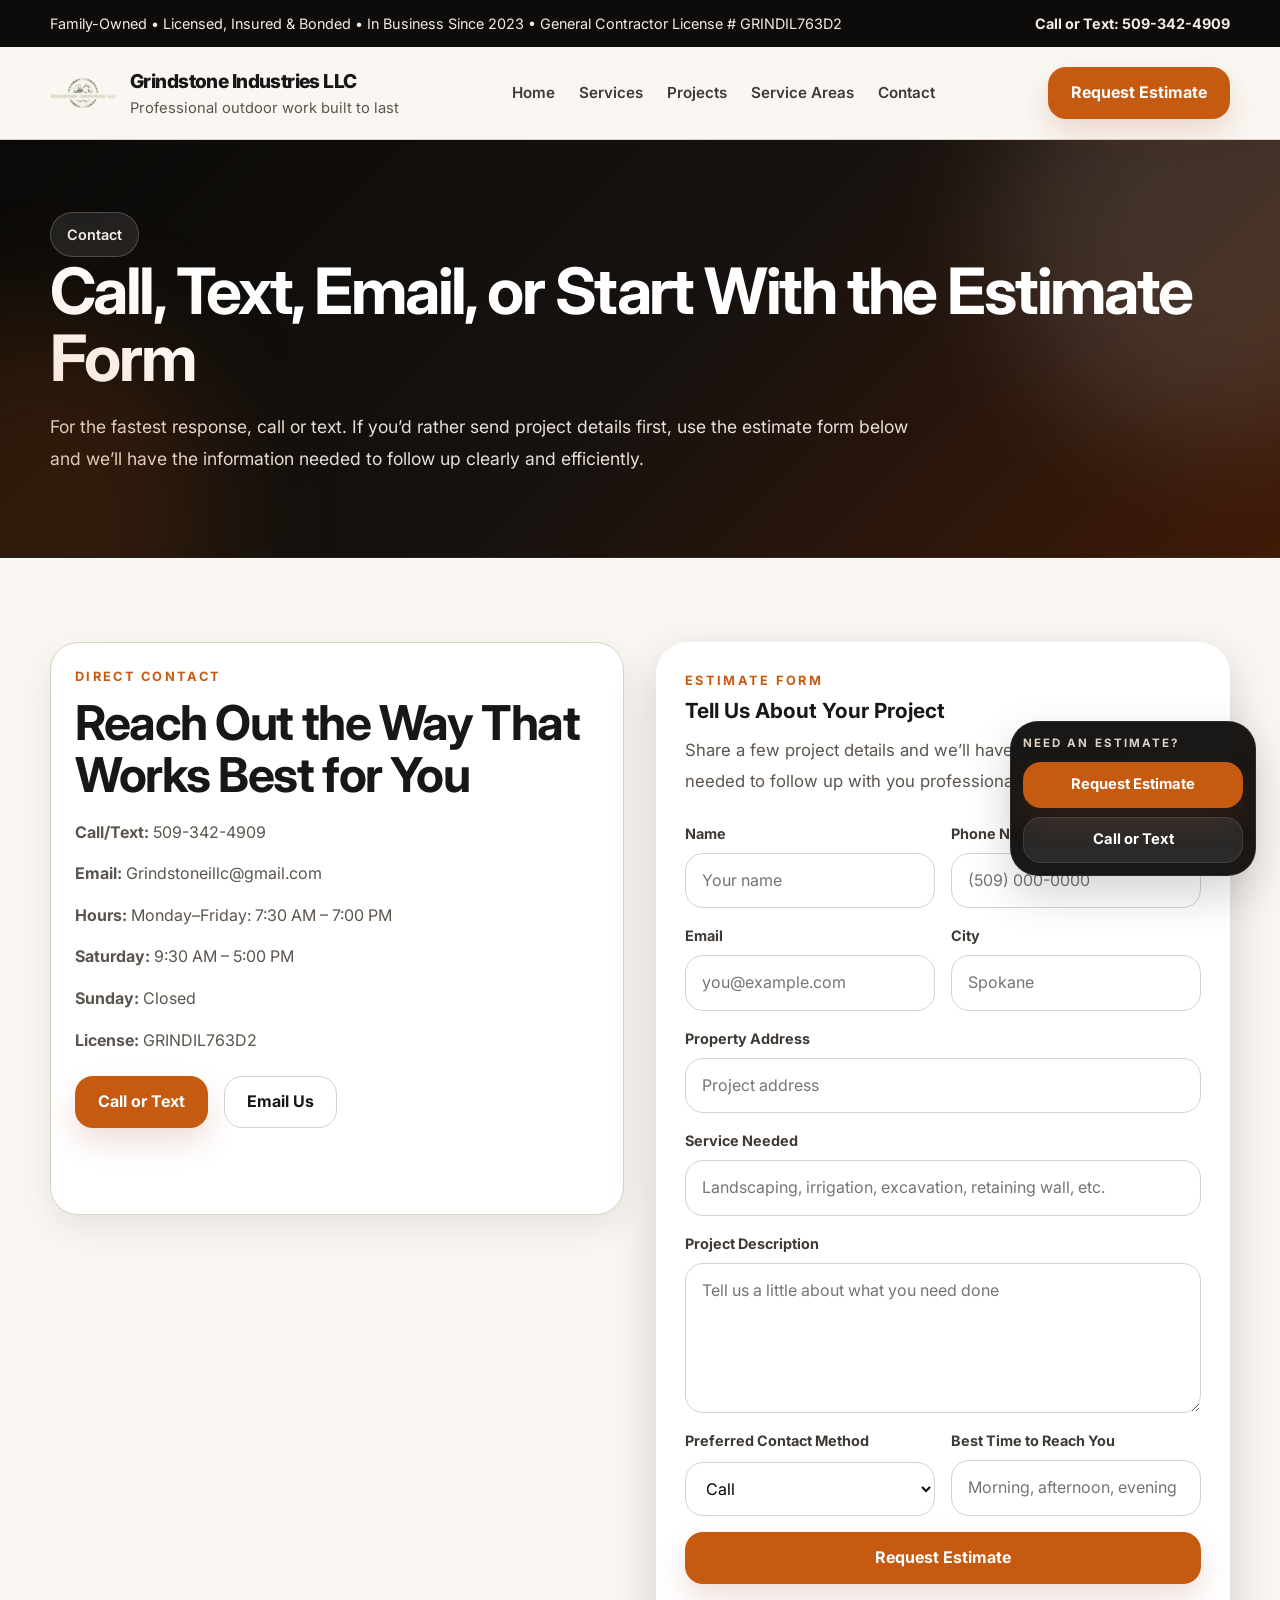
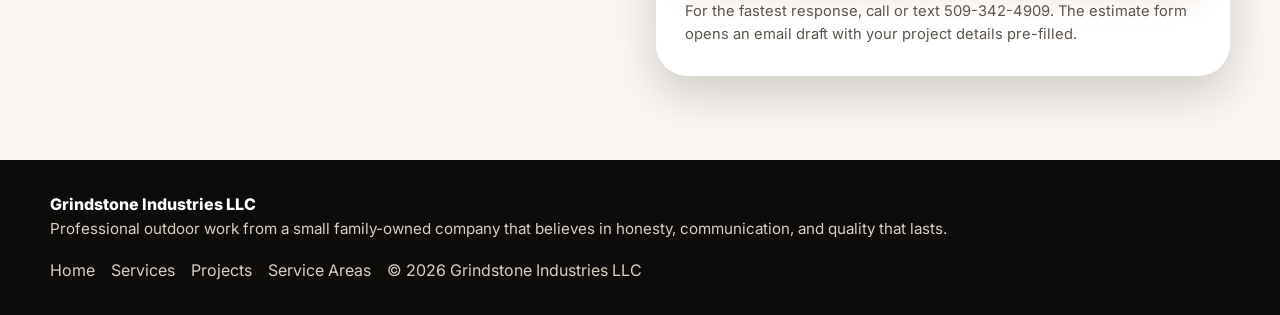
==== contact.html @ 0407face "Initial site upload" ====
<!DOCTYPE html>
<html lang="en">
<head>
  <meta charset="UTF-8" />
  <meta name="viewport" content="width=device-width, initial-scale=1.0" />
  <title>Contact Grindstone Industries | Request a Free Estimate</title>
  <meta name="description" content="Contact Grindstone Industries for landscaping, irrigation, hardscaping, excavation, lawn care, and property improvement work in Spokane and surrounding areas." />
  <link rel="canonical" href="https://grindstoneindustriesllc.com/contact.html" />
  <link rel="preconnect" href="https://fonts.googleapis.com"><link rel="preconnect" href="https://fonts.gstatic.com" crossorigin>
  <link href="https://fonts.googleapis.com/css2?family=Inter:wght@400;500;600;700;800&display=swap" rel="stylesheet">
  <link rel="stylesheet" href="styles.css" />
</head>
<body>
  <div class="topbar"><div class="container topbar-inner"><div class="service-note">Family-Owned • Licensed, Insured &amp; Bonded • In Business Since 2023 • General Contractor License # GRINDIL763D2</div><a href="tel:15093424909"><strong>Call or Text: 509-342-4909</strong></a></div></div>
  <header class="site-header"><div class="container navbar"><a class="brand" href="index.html"><img src="assets/images/branding/logo.png" alt="Grindstone Industries LLC logo" /><div><div class="brand-name">Grindstone Industries LLC</div><div class="brand-tag">Professional outdoor work built to last</div></div></a><nav class="nav-links" aria-label="Primary navigation"><a href="index.html">Home</a><a href="services.html">Services</a><a href="projects.html">Projects</a><a href="service-areas.html">Service Areas</a><a href="contact.html">Contact</a></nav><div class="nav-cta"><a class="btn btn-primary" href="#estimate-form">Request Estimate</a><button class="icon-button" type="button" data-menu-button aria-label="Toggle menu" aria-expanded="false">☰</button></div></div><div class="container mobile-panel" data-mobile-panel><a href="index.html">Home</a><a href="services.html">Services</a><a href="projects.html">Projects</a><a href="service-areas.html">Service Areas</a><a href="contact.html">Contact</a><a href="#estimate-form">Request Estimate</a></div></header>

  <main>
    <section class="hero" style="min-height:auto;">
      <div class="container hero-inner" style="grid-template-columns:1fr; padding:72px 0 82px;">
        <div class="hero-copy">
          <span class="eyebrow-pill">Contact</span>
          <h1>Call, Text, Email, or Start With the Estimate Form</h1>
          <p class="lead" style="margin-top:1.25rem; max-width: 860px;">For the fastest response, call or text. If you’d rather send project details first, use the estimate form below and we’ll have the information needed to follow up clearly and efficiently.</p>
        </div>
      </div>
    </section>

    <section class="section">
      <div class="container contact-grid">
        <div>
          <div class="contact-card" style="background:var(--card); color:var(--text); border-color:var(--line); box-shadow:var(--shadow);">
            <div class="section-label">Direct Contact</div>
            <h2 style="margin-top:0.6rem;">Reach Out the Way That Works Best for You</h2>
            <div class="contact-list" style="margin-top:1.2rem; color:var(--muted);">
              <div><strong>Call/Text:</strong> <a href="tel:15093424909">509-342-4909</a></div>
              <div><strong>Email:</strong> <a href="mailto:Grindstoneillc@gmail.com">Grindstoneillc@gmail.com</a></div>
              <div><strong>Hours:</strong> Monday–Friday: 7:30 AM – 7:00 PM</div>
              <div><strong>Saturday:</strong> 9:30 AM – 5:00 PM</div>
              <div><strong>Sunday:</strong> Closed</div>
              <div><strong>License:</strong> GRINDIL763D2</div>
            </div>
            <div class="button-row" style="margin-top:1.4rem;">
              <a class="btn btn-primary" href="tel:15093424909">Call or Text</a>
              <a class="btn btn-outline" href="mailto:Grindstoneillc@gmail.com">Email Us</a>
            </div>
            <div class="social-row">
              <a class="social-link" href="https://www.facebook.com/profile.php?id=61555760843806" target="_blank" rel="noopener">f</a>
              <a class="social-link" href="https://www.instagram.com/grindstoneindustriesllc/" target="_blank" rel="noopener">ig</a>
              <a class="social-link" href="https://twitter.com/GrindstoneLLC" target="_blank" rel="noopener">x</a>
            </div>
          </div>
        </div>

        <div class="form-shell" id="estimate-form">
          <div class="section-label">Estimate Form</div>
          <h3 style="margin-top:0.5rem;">Tell Us About Your Project</h3>
          <p class="body-lg" style="margin-top:0.7rem;">Share a few project details and we’ll have the information needed to follow up with you professionally and efficiently.</p>
          <form class="form-grid" data-estimate-form>
            <div class="form-field"><label for="name">Name</label><input id="name" name="name" type="text" placeholder="Your name" /></div>
            <div class="form-field"><label for="phone">Phone Number</label><input id="phone" name="phone" type="tel" placeholder="(509) 000-0000" /></div>
            <div class="form-field"><label for="email">Email</label><input id="email" name="email" type="email" placeholder="you@example.com" /></div>
            <div class="form-field"><label for="city">City</label><input id="city" name="city" type="text" placeholder="Spokane" /></div>
            <div class="form-field full"><label for="address">Property Address</label><input id="address" name="address" type="text" placeholder="Project address" /></div>
            <div class="form-field full"><label for="service">Service Needed</label><input id="service" name="service" type="text" placeholder="Landscaping, irrigation, excavation, retaining wall, etc." /></div>
            <div class="form-field full"><label for="description">Project Description</label><textarea id="description" name="description" placeholder="Tell us a little about what you need done"></textarea></div>
            <div class="form-field"><label for="contact_method">Preferred Contact Method</label><select id="contact_method" name="contact_method"><option>Call</option><option>Text</option><option>Email</option></select></div>
            <div class="form-field"><label for="reach_time">Best Time to Reach You</label><input id="reach_time" name="reach_time" type="text" placeholder="Morning, afternoon, evening" /></div>
            <div class="form-field full"><button class="btn btn-primary" type="submit">Request Estimate</button></div>
          </form>
          <div class="alert-success">Your email app should open with your estimate details pre-filled.</div>
          <div class="alert-error">Please enter your name, a phone or email, the service needed, and a short project description.</div>
          <p class="notice">For the fastest response, call or text 509-342-4909. The estimate form opens an email draft with your project details pre-filled.</p>
        </div>
      </div>
    </section>
  </main>

  <footer class="footer"><div class="container footer-inner"><div><div style="font-weight:800; color:#fff;">Grindstone Industries LLC</div><div class="small">Professional outdoor work from a small family-owned company that believes in honesty, communication, and quality that lasts.</div></div><div class="footer-links"><a href="index.html">Home</a><a href="services.html">Services</a><a href="projects.html">Projects</a><a href="service-areas.html">Service Areas</a><span>© <span data-year></span> Grindstone Industries LLC</span></div></div></footer>
  <div class="floating-cta"><div class="small-label">Need an estimate?</div><div style="display:grid; gap:0.55rem; min-width:220px;"><a class="btn btn-primary" href="#estimate-form">Request Estimate</a><a class="btn" style="background:rgba(255,255,255,0.08); border:1px solid rgba(255,255,255,0.1); color:#fff;" href="tel:15093424909">Call or Text</a></div></div>
  <div class="mobile-bottom-bar"><div class="mobile-bottom-inner"><a class="btn btn-primary" href="#estimate-form">Request Estimate</a><a class="btn" style="background:rgba(255,255,255,0.08); border:1px solid rgba(255,255,255,0.1); color:#fff;" href="tel:15093424909">Call or Text</a></div></div>
  <script src="script.js"></script>
</body>
</html>
---- styles.css ----
:root {
  --bg: #faf7f2;
  --bg-soft: #fffaf5;
  --card: #ffffff;
  --card-soft: #f7f1e8;
  --text: #171717;
  --muted: #5b554d;
  --line: #d8d2c8;
  --dark: #0e0c0a;
  --dark-2: #17120f;
  --orange: #c65a11;
  --orange-dark: #9a3412;
  --orange-soft: #f8e8db;
  --radius: 24px;
  --radius-sm: 16px;
  --shadow: 0 14px 35px rgba(17, 12, 10, 0.08);
  --shadow-lg: 0 18px 45px rgba(17, 12, 10, 0.18);
  --max: 1180px;
}

* { box-sizing: border-box; }
html { scroll-behavior: smooth; }
body {
  margin: 0;
  font-family: Inter, Arial, sans-serif;
  background: var(--bg);
  color: var(--text);
  line-height: 1.6;
}
a { color: inherit; text-decoration: none; }
img { max-width: 100%; display: block; }
button, input, textarea, select { font: inherit; }
.container { width: min(var(--max), calc(100% - 2rem)); margin: 0 auto; }
.section { padding: 84px 0; }
.section-tight { padding: 54px 0; }
.section-label {
  color: var(--orange);
  text-transform: uppercase;
  letter-spacing: 0.18em;
  font-weight: 700;
  font-size: 0.8rem;
}
.h1, h1 {
  margin: 0;
  font-size: clamp(2.5rem, 5vw, 4.6rem);
  line-height: 1.05;
  letter-spacing: -0.04em;
}
.h2, h2 {
  margin: 0;
  font-size: clamp(2rem, 3.8vw, 3rem);
  line-height: 1.08;
  letter-spacing: -0.03em;
}
.h3, h3 {
  margin: 0;
  font-size: 1.3rem;
  line-height: 1.2;
}
p { margin: 0; }
.lead {
  font-size: 1.1rem;
  line-height: 1.8;
  color: #e7dfd8;
}
.body-lg { font-size: 1.05rem; line-height: 1.85; color: var(--muted); }
.muted { color: var(--muted); }
.small { font-size: 0.95rem; }
.eyebrow-pill {
  display: inline-flex;
  border: 1px solid rgba(255,255,255,0.2);
  background: rgba(255,255,255,0.09);
  color: #f6efe8;
  border-radius: 999px;
  padding: 10px 16px;
  font-size: 0.9rem;
  font-weight: 600;
}
.topbar {
  background: var(--dark);
  color: #f2ece5;
  font-size: 0.9rem;
}
.topbar-inner {
  display: flex;
  align-items: center;
  justify-content: space-between;
  gap: 1rem;
  padding: 12px 0;
}
.topbar strong { font-weight: 700; }
.site-header {
  position: sticky;
  top: 0;
  z-index: 40;
  background: rgba(250, 247, 242, 0.94);
  border-bottom: 1px solid var(--line);
  backdrop-filter: blur(10px);
}
.navbar {
  display: flex;
  align-items: center;
  justify-content: space-between;
  gap: 1rem;
  min-height: 92px;
}
.brand {
  display: flex;
  align-items: center;
  gap: 14px;
}
.brand img {
  width: 66px;
  height: 66px;
  object-fit: contain;
}
.brand-name { font-weight: 800; font-size: 1.2rem; letter-spacing: -0.03em; }
.brand-tag { font-size: 0.92rem; color: var(--muted); }
.nav-links {
  display: flex;
  align-items: center;
  gap: 1.5rem;
  font-size: 0.95rem;
  font-weight: 600;
  color: #3f3a34;
}
.nav-links a:hover { color: var(--text); }
.nav-cta { display: flex; align-items: center; gap: 0.75rem; }
.btn {
  display: inline-flex;
  align-items: center;
  justify-content: center;
  gap: 0.5rem;
  min-height: 52px;
  padding: 0 22px;
  border-radius: 18px;
  border: 1px solid transparent;
  font-weight: 700;
  transition: 0.2s ease;
  cursor: pointer;
}
.btn-primary {
  background: var(--orange);
  color: #fff;
  box-shadow: 0 14px 30px rgba(154, 52, 18, 0.16);
}
.btn-primary:hover { background: var(--orange-dark); }
.btn-secondary {
  background: rgba(255,255,255,0.1);
  border-color: rgba(255,255,255,0.26);
  color: #fff;
}
.btn-secondary:hover { background: rgba(255,255,255,0.16); }
.btn-light {
  background: #fff;
  color: var(--text);
  box-shadow: var(--shadow);
}
.btn-light:hover { background: #fff6ef; }
.btn-outline {
  border-color: var(--line);
  background: var(--card);
  color: var(--text);
}
.btn-outline:hover { background: var(--orange-soft); }
.icon-button {
  display: none;
  width: 48px;
  height: 48px;
  border-radius: 14px;
  border: 1px solid var(--line);
  background: var(--card);
  align-items: center;
  justify-content: center;
}
.mobile-panel {
  display: none;
  padding-bottom: 1rem;
}
.mobile-panel.open { display: block; }
.mobile-panel a {
  display: block;
  padding: 12px 0;
  border-top: 1px solid var(--line);
  font-weight: 600;
}
.hero {
  position: relative;
  overflow: hidden;
  background: linear-gradient(135deg, #0b0a08 0%, #17120f 52%, #3f1a07 100%);
  color: #fff;
  border-bottom: 1px solid rgba(255,255,255,0.08);
}
.hero:before,
.hero:after {
  content: "";
  position: absolute;
  border-radius: 999px;
  filter: blur(60px);
}
.hero:before {
  width: 420px; height: 420px; right: -140px; top: -120px;
  background: rgba(255,255,255,0.12);
}
.hero:after {
  width: 380px; height: 380px; left: -160px; bottom: -140px;
  background: rgba(198, 90, 17, 0.17);
}
.hero-inner {
  position: relative;
  display: grid;
  gap: 3rem;
  grid-template-columns: 1.15fr 0.85fr;
  padding: 88px 0 96px;
}
.hero-copy .chips { margin-top: 1.4rem; }
.chips {
  display: flex;
  flex-wrap: wrap;
  gap: 0.7rem;
}
.chip {
  padding: 10px 14px;
  border-radius: 999px;
  border: 1px solid rgba(255,255,255,0.16);
  background: rgba(255,255,255,0.08);
  color: #f2ece5;
  font-size: 0.88rem;
  font-weight: 600;
}
.hero-actions, .button-row { display: flex; gap: 1rem; flex-wrap: wrap; }
.hero-panel {
  border-radius: 32px;
  border: 1px solid rgba(255,255,255,0.1);
  background: rgba(255,255,255,0.08);
  padding: 1.7rem;
  box-shadow: var(--shadow-lg);
  backdrop-filter: blur(10px);
}
.hero-panel h3 { font-size: 1.6rem; margin-top: 0.5rem; }
.hero-panel p { color: #e8dfd7; }
.panel-grid {
  display: grid;
  gap: 1rem;
  grid-template-columns: repeat(2, minmax(0, 1fr));
  margin-top: 1.5rem;
}
.panel-card {
  background: rgba(255,255,255,0.09);
  border-radius: 20px;
  padding: 1rem;
}
.panel-card.wide { grid-column: 1 / -1; }
.panel-card-title { font-weight: 700; }
.panel-card-text { margin-top: 0.4rem; font-size: 0.95rem; color: #ebdfd5; }
.trust-grid, .card-grid, .step-grid, .service-grid {
  display: grid;
  gap: 1.2rem;
}
.trust-grid { grid-template-columns: repeat(4, minmax(0, 1fr)); }
.service-grid { grid-template-columns: repeat(3, minmax(0, 1fr)); }
.step-grid { grid-template-columns: repeat(3, minmax(0, 1fr)); }
.card-grid { grid-template-columns: repeat(3, minmax(0, 1fr)); }
.card, .service-card, .step-card, .trust-card, .faq-card, .project-card, .review-card {
  background: var(--card);
  border: 1px solid var(--line);
  border-radius: var(--radius);
  box-shadow: var(--shadow);
}
.trust-card, .service-card, .step-card, .faq-card, .review-card { padding: 1.5rem; }
.service-card .service-icon,
.step-card .step-number,
.expectation-dot {
  width: 48px; height: 48px; border-radius: 16px;
  display: inline-flex; align-items: center; justify-content: center;
  background: var(--orange-soft); color: var(--orange-dark); font-weight: 800;
  margin-bottom: 1rem;
}
.service-card p, .step-card p, .trust-card p, .faq-card p, .review-card p { color: var(--muted); }
.highlight-band {
  background: var(--orange);
  color: #fff;
  border-radius: 32px;
  padding: 2rem;
  box-shadow: 0 16px 34px rgba(154, 52, 18, 0.18);
}
.highlight-band p { color: #fff4ec; }
.story-grid, .contact-grid, .service-area-grid, .why-grid { display: grid; gap: 2rem; }
.story-grid { grid-template-columns: 1.1fr 0.9fr; }
.why-grid { grid-template-columns: 0.95fr 1.05fr; }
.service-area-grid, .contact-grid { grid-template-columns: 1fr 1fr; }
.surface-soft {
  background: var(--card-soft);
  border-radius: 32px;
  padding: 1.5rem;
}
.expectation-grid { display: grid; gap: 1rem; grid-template-columns: repeat(2, minmax(0, 1fr)); margin-top: 1rem; }
.expectation-card { background: #fff; border-radius: 22px; padding: 1rem; border: 1px solid var(--line); }
.review-section {
  background: var(--dark-2);
  color: #fff;
}
.review-section .review-card {
  background: rgba(255,255,255,0.05);
  border-color: rgba(255,255,255,0.08);
  color: #fff;
}
.review-card p { color: #ddd2c7; }
.project-grid { display: grid; gap: 1.5rem; grid-template-columns: repeat(3, minmax(0, 1fr)); }
.project-card { overflow: hidden; }
.project-card img { width: 100%; height: 245px; object-fit: cover; }
.project-card-body { padding: 1.35rem; }
.project-location { color: var(--orange); font-weight: 700; letter-spacing: 0.12em; text-transform: uppercase; font-size: 0.78rem; }
.project-page-list { display: grid; gap: 2rem; }
.project-detail { background: var(--card); border: 1px solid var(--line); border-radius: 30px; overflow: hidden; box-shadow: var(--shadow); }
.project-detail-content { padding: 1.6rem; }
.before-after {
  display: grid; grid-template-columns: repeat(2, minmax(0, 1fr)); gap: 0;
}
.before-after figure { margin: 0; position: relative; }
.before-after img { width: 100%; height: 320px; object-fit: cover; }
.before-after figcaption {
  position: absolute; top: 14px; left: 14px; background: rgba(14,12,10,0.75); color: #fff;
  padding: 8px 12px; border-radius: 999px; font-size: 0.78rem; font-weight: 700; text-transform: uppercase; letter-spacing: 0.12em;
}
.tag-list { display: flex; flex-wrap: wrap; gap: 0.65rem; margin-top: 1.2rem; }
.tag {
  background: var(--orange-soft);
  color: var(--orange-dark);
  border-radius: 999px;
  padding: 10px 14px;
  font-size: 0.85rem;
  font-weight: 700;
}
.faq-stack, .hours-list, .contact-list { display: grid; gap: 1rem; }
.contact-card {
  background: rgba(255,255,255,0.06);
  border: 1px solid rgba(255,255,255,0.1);
  border-radius: 28px;
  padding: 1.5rem;
}
.contact-card p, .contact-card li { color: #ebdfd5; }
.form-shell {
  background: rgba(255,255,255,0.96);
  border: 1px solid rgba(255,255,255,0.12);
  border-radius: 32px;
  box-shadow: var(--shadow-lg);
  padding: 1.75rem;
  color: var(--text);
}
.form-grid {
  display: grid;
  grid-template-columns: repeat(2, minmax(0, 1fr));
  gap: 1rem;
  margin-top: 1.5rem;
}
.form-field { display: grid; gap: 0.5rem; }
.form-field.full { grid-column: 1 / -1; }
label { font-size: 0.9rem; font-weight: 700; color: #403a34; }
input, textarea, select {
  width: 100%;
  border: 1px solid var(--line);
  border-radius: 18px;
  background: #fff;
  padding: 14px 16px;
  outline: none;
}
input:focus, textarea:focus, select:focus { border-color: var(--orange); }
textarea { min-height: 150px; resize: vertical; }
.notice {
  margin-top: 1rem;
  color: var(--muted);
  font-size: 0.92rem;
}
.footer {
  background: var(--dark);
  color: #d7cec3;
  padding: 2rem 0;
}
.footer-inner {
  display: flex; align-items: center; justify-content: space-between; gap: 1rem; flex-wrap: wrap;
}
.footer-links { display: flex; gap: 1rem; flex-wrap: wrap; }
.social-row { display: flex; gap: 0.75rem; flex-wrap: wrap; margin-top: 1rem; }
.social-link {
  display: inline-flex; align-items: center; justify-content: center;
  min-width: 46px; min-height: 46px;
  border-radius: 14px; background: rgba(255,255,255,0.08); color: #fff;
  border: 1px solid rgba(255,255,255,0.08); font-weight: 800;
}
.social-link:hover { background: rgba(255,255,255,0.14); }
.floating-cta {
  position: fixed; right: 24px; bottom: 24px; z-index: 60;
  background: rgba(14, 12, 10, 0.95);
  border: 1px solid rgba(255,255,255,0.08);
  border-radius: 28px;
  padding: 12px;
  color: #fff;
  box-shadow: var(--shadow-lg);
  backdrop-filter: blur(10px);
}
.floating-cta .small-label { color: #ddd0c5; margin-bottom: 0.6rem; font-size: 0.72rem; text-transform: uppercase; letter-spacing: 0.18em; font-weight: 700; }
.floating-cta .btn { width: 100%; min-height: 46px; font-size: 0.92rem; }
.mobile-bottom-bar {
  display: none;
  position: fixed; inset-inline: 0; bottom: 0; z-index: 70;
  background: rgba(14,12,10,0.96); border-top: 1px solid rgba(255,255,255,0.08); padding: 12px;
}
.mobile-bottom-inner { display: flex; gap: 0.75rem; max-width: 520px; margin: 0 auto; }
.hero-logo-wrap { display:none; }
.value-list { list-style: none; padding: 0; margin: 1rem 0 0; display: grid; gap: 0.8rem; }
.value-list li { padding-left: 1.4rem; position: relative; color: var(--muted); }
.value-list li::before { content: "•"; color: var(--orange); position: absolute; left: 0; font-weight: 900; }
.hero-metric-row { display:flex; gap: 1rem; flex-wrap:wrap; margin-top:1.4rem; }
.metric-pill { background:#fff; color:var(--text); padding:12px 16px; border-radius:18px; border:1px solid var(--line); box-shadow: var(--shadow); font-size:0.95rem; font-weight:700; }
.alert-success, .alert-error {
  display:none; margin-top:1rem; padding: 12px 14px; border-radius: 14px; font-weight: 600;
}
.alert-success { background:#ecfdf3; color:#166534; border:1px solid #bbf7d0; }
.alert-error { background:#fff1f2; color:#b91c1c; border:1px solid #fecdd3; }

@media (max-width: 1100px) {
  .hero-inner,
  .story-grid,
  .why-grid,
  .service-area-grid,
  .contact-grid { grid-template-columns: 1fr; }
  .service-grid, .project-grid, .card-grid, .step-grid { grid-template-columns: repeat(2, minmax(0, 1fr)); }
  .trust-grid { grid-template-columns: repeat(2, minmax(0, 1fr)); }
}
@media (max-width: 860px) {
  .nav-links, .nav-cta .btn, .topbar-inner .service-note { display: none; }
  .icon-button { display: inline-flex; }
  .service-grid, .project-grid, .card-grid, .step-grid, .trust-grid, .form-grid, .expectation-grid, .panel-grid, .before-after {
    grid-template-columns: 1fr;
  }
  .hero-inner { padding: 76px 0 88px; }
  .hero-actions, .button-row { flex-direction: column; align-items: stretch; }
  .floating-cta { display: none; }
  .mobile-bottom-bar { display: block; }
  body { padding-bottom: 90px; }
  .navbar { min-height: 82px; }
  .brand img { width: 54px; height: 54px; }
}
@media (max-width: 640px) {
  .container { width: min(var(--max), calc(100% - 1.2rem)); }
  .section { padding: 70px 0; }
  .section-tight { padding: 44px 0; }
  .topbar-inner { align-items: flex-start; }
  .brand { align-items: flex-start; }
  .brand-name { font-size: 1.05rem; }
  .brand-tag { font-size: 0.84rem; }
  .project-card img, .before-after img { height: 250px; }
  .hero-panel { padding: 1.2rem; }
  .btn { width: 100%; }
}
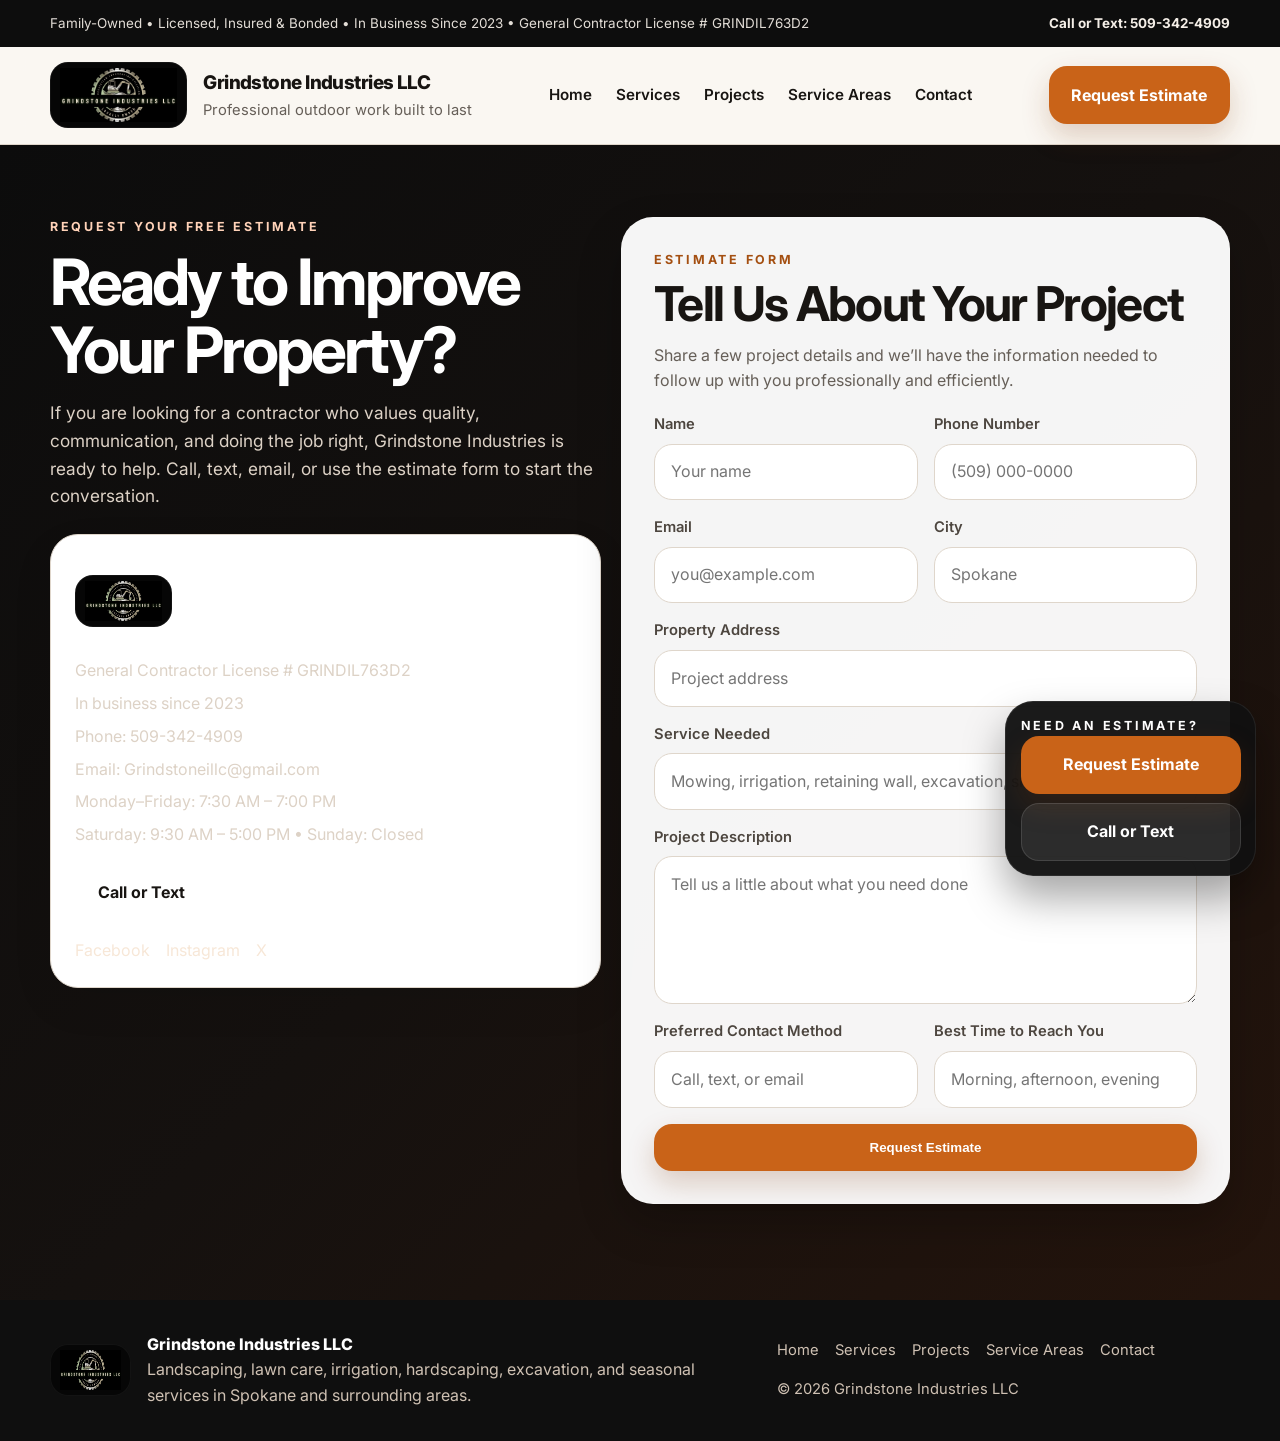
==== commit 523e10ba: "Refined site update" ====
--- a/contact.html
+++ b/contact.html
@@ -3,81 +3,139 @@
 <head>
   <meta charset="UTF-8" />
   <meta name="viewport" content="width=device-width, initial-scale=1.0" />
-  <title>Contact Grindstone Industries | Request a Free Estimate</title>
-  <meta name="description" content="Contact Grindstone Industries for landscaping, irrigation, hardscaping, excavation, lawn care, and property improvement work in Spokane and surrounding areas." />
+  <title>Contact & Request Estimate | Grindstone Industries LLC</title>
+  <meta name="description" content="Call, text, email, or request an estimate for landscaping, lawn care, irrigation, retaining walls, excavation, seasonal cleanups, snow removal, and Christmas lights." />
   <link rel="canonical" href="https://grindstoneindustriesllc.com/contact.html" />
-  <link rel="preconnect" href="https://fonts.googleapis.com"><link rel="preconnect" href="https://fonts.gstatic.com" crossorigin>
-  <link href="https://fonts.googleapis.com/css2?family=Inter:wght@400;500;600;700;800&display=swap" rel="stylesheet">
+  <meta name="theme-color" content="#111111" />
+  <meta property="og:title" content="Contact & Request Estimate | Grindstone Industries LLC" />
+  <meta property="og:description" content="Call, text, email, or request an estimate for landscaping, lawn care, irrigation, retaining walls, excavation, seasonal cleanups, snow removal, and Christmas lights." />
+  <meta property="og:type" content="website" />
+  <meta property="og:url" content="https://grindstoneindustriesllc.com/contact.html" />
+  <meta property="og:image" content="https://grindstoneindustriesllc.com/assets/images/branding/logo-black.jpg" />
+  <meta name="twitter:card" content="summary_large_image" />
+  <link rel="preconnect" href="https://fonts.googleapis.com" />
+  <link rel="preconnect" href="https://fonts.gstatic.com" crossorigin />
+  <link href="https://fonts.googleapis.com/css2?family=Inter:wght@400;500;600;700;800&display=swap" rel="stylesheet" />
   <link rel="stylesheet" href="styles.css" />
+  
 </head>
 <body>
-  <div class="topbar"><div class="container topbar-inner"><div class="service-note">Family-Owned • Licensed, Insured &amp; Bonded • In Business Since 2023 • General Contractor License # GRINDIL763D2</div><a href="tel:15093424909"><strong>Call or Text: 509-342-4909</strong></a></div></div>
-  <header class="site-header"><div class="container navbar"><a class="brand" href="index.html"><img src="assets/images/branding/logo.png" alt="Grindstone Industries LLC logo" /><div><div class="brand-name">Grindstone Industries LLC</div><div class="brand-tag">Professional outdoor work built to last</div></div></a><nav class="nav-links" aria-label="Primary navigation"><a href="index.html">Home</a><a href="services.html">Services</a><a href="projects.html">Projects</a><a href="service-areas.html">Service Areas</a><a href="contact.html">Contact</a></nav><div class="nav-cta"><a class="btn btn-primary" href="#estimate-form">Request Estimate</a><button class="icon-button" type="button" data-menu-button aria-label="Toggle menu" aria-expanded="false">☰</button></div></div><div class="container mobile-panel" data-mobile-panel><a href="index.html">Home</a><a href="services.html">Services</a><a href="projects.html">Projects</a><a href="service-areas.html">Service Areas</a><a href="contact.html">Contact</a><a href="#estimate-form">Request Estimate</a></div></header>
+  <div class="topbar">
+    <div class="container topbar-inner">
+      <div class="service-note">Family-Owned • Licensed, Insured &amp; Bonded • In Business Since 2023 • General Contractor License # GRINDIL763D2</div>
+      <a href="tel:15093424909"><strong>Call or Text: 509-342-4909</strong></a>
+    </div>
+  </div>
 
-  <main>
-    <section class="hero" style="min-height:auto;">
-      <div class="container hero-inner" style="grid-template-columns:1fr; padding:72px 0 82px;">
-        <div class="hero-copy">
-          <span class="eyebrow-pill">Contact</span>
-          <h1>Call, Text, Email, or Start With the Estimate Form</h1>
-          <p class="lead" style="margin-top:1.25rem; max-width: 860px;">For the fastest response, call or text. If you’d rather send project details first, use the estimate form below and we’ll have the information needed to follow up clearly and efficiently.</p>
+  <header class="site-header">
+    <div class="container navbar">
+      <a class="brand" href="index.html" aria-label="Grindstone Industries home">
+        <span class="brand-logo-wrap"><img src="assets/images/branding/logo-black.jpg" alt="Grindstone Industries LLC logo" /></span>
+        <div>
+          <div class="brand-name">Grindstone Industries LLC</div>
+          <div class="brand-tag">Professional outdoor work built to last</div>
+        </div>
+      </a>
+
+      <nav class="nav-links" aria-label="Primary navigation">
+        <a href="index.html">Home</a>
+        <a href="services.html">Services</a>
+        <a href="projects.html">Projects</a>
+        <a href="service-areas.html">Service Areas</a>
+        <a href="contact.html">Contact</a>
+      </nav>
+
+      <div class="nav-cta">
+        <a class="btn btn-primary" href="contact.html#estimate-form">Request Estimate</a>
+        <button class="icon-button" type="button" data-menu-button aria-label="Toggle menu" aria-expanded="false">☰</button>
+      </div>
+    </div>
+    <div class="container mobile-panel" data-mobile-panel>
+      <a href="index.html">Home</a>
+      <a href="services.html">Services</a>
+      <a href="projects.html">Projects</a>
+      <a href="service-areas.html">Service Areas</a>
+      <a href="contact.html">Contact</a>
+      <a href="contact.html#estimate-form">Request Estimate</a>
+    </div>
+  </header>
+
+<main>
+  <section class="contact-section section" style="padding-top:72px;">
+    <div class="container contact-grid">
+      <div>
+        <div class="section-label" style="color:#ffd2b8;">Request Your Free Estimate</div>
+        <h1 style="margin-top:.7rem; font-size: clamp(2.35rem,5vw,4rem); max-width: 780px;">Ready to Improve Your Property?</h1>
+        <p class="body-lg" style="margin-top:1rem; max-width: 740px;">If you are looking for a contractor who values quality, communication, and doing the job right, Grindstone Industries is ready to help. Call, text, email, or use the estimate form to start the conversation.</p>
+        <article class="contact-panel" style="margin-top:1.5rem;">
+          <div class="footer-brand">
+            <span class="brand-logo-wrap footer-logo-wrap"><img src="assets/images/branding/logo-black.jpg" alt="Grindstone Industries LLC logo" /></span>
+            <div>
+              <div style="font-size:1.25rem; font-weight:800; color:#fff;">Grindstone Industries LLC</div>
+              <div class="small">Family-owned • Locally owned • Residential &amp; Commercial</div>
+            </div>
+          </div>
+          <div style="margin-top:1rem; display:grid; gap:.45rem;">
+            <p>General Contractor License # GRINDIL763D2</p>
+            <p>In business since 2023</p>
+            <p>Phone: 509-342-4909</p>
+            <p>Email: Grindstoneillc@gmail.com</p>
+            <p>Monday–Friday: 7:30 AM – 7:00 PM</p>
+            <p>Saturday: 9:30 AM – 5:00 PM • Sunday: Closed</p>
+          </div>
+          <div class="hero-actions" style="margin-top:1rem;"><a class="btn btn-light" href="tel:15093424909">Call or Text</a><a class="btn btn-secondary" href="mailto:Grindstoneillc@gmail.com">Email Us</a></div>
+          <div class="socials">
+            <a href="https://www.facebook.com/profile.php?id=61555760843806">Facebook</a>
+            <a href="https://www.instagram.com/grindstoneindustriesllc/">Instagram</a>
+            <a href="https://twitter.com/GrindstoneLLC">X</a>
+          </div>
+        </article>
+      </div>
+
+      <div class="form-card" id="estimate-form">
+        <div class="section-label" style="color:var(--orange-dark);">Estimate Form</div>
+        <h2 style="margin-top:.6rem;">Tell Us About Your Project</h2>
+        <p style="margin-top:.8rem;">Share a few project details and we’ll have the information needed to follow up with you professionally and efficiently.</p>
+        <div class="alert-success">Your email app should open with your estimate details pre-filled.</div>
+        <div class="alert-error">Please enter your name, at least one contact method, the service needed, and a short project description.</div>
+        <form class="form-grid" data-estimate-form>
+          <div class="form-group"><label>Name</label><input name="name" type="text" placeholder="Your name" /></div>
+          <div class="form-group"><label>Phone Number</label><input name="phone" type="tel" placeholder="(509) 000-0000" /></div>
+          <div class="form-group"><label>Email</label><input name="email" type="email" placeholder="you@example.com" /></div>
+          <div class="form-group"><label>City</label><input name="city" type="text" placeholder="Spokane" /></div>
+          <div class="form-group full"><label>Property Address</label><input name="address" type="text" placeholder="Project address" /></div>
+          <div class="form-group full"><label>Service Needed</label><input name="service" type="text" placeholder="Mowing, irrigation, retaining wall, excavation, snow removal, holiday lights, etc." /></div>
+          <div class="form-group full"><label>Project Description</label><textarea name="description" placeholder="Tell us a little about what you need done"></textarea></div>
+          <div class="form-group"><label>Preferred Contact Method</label><input name="contact_method" type="text" placeholder="Call, text, or email" /></div>
+          <div class="form-group"><label>Best Time to Reach You</label><input name="reach_time" type="text" placeholder="Morning, afternoon, evening" /></div>
+          <div class="form-group full"><button class="btn btn-primary" type="submit">Request Estimate</button></div>
+        </form>
+      </div>
+    </div>
+  </section>
+</main>
+
+  <footer class="footer">
+    <div class="container footer-inner">
+      <div class="footer-brand">
+        <span class="brand-logo-wrap footer-logo-wrap"><img src="assets/images/branding/logo-black.jpg" alt="Grindstone Industries LLC logo" /></span>
+        <div>
+          <div style="font-weight:800; color:#fff;">Grindstone Industries LLC</div>
+          <div class="small">Landscaping, lawn care, irrigation, hardscaping, excavation, and seasonal services in Spokane and surrounding areas.</div>
         </div>
       </div>
-    </section>
-
-    <section class="section">
-      <div class="container contact-grid">
-        <div>
-          <div class="contact-card" style="background:var(--card); color:var(--text); border-color:var(--line); box-shadow:var(--shadow);">
-            <div class="section-label">Direct Contact</div>
-            <h2 style="margin-top:0.6rem;">Reach Out the Way That Works Best for You</h2>
-            <div class="contact-list" style="margin-top:1.2rem; color:var(--muted);">
-              <div><strong>Call/Text:</strong> <a href="tel:15093424909">509-342-4909</a></div>
-              <div><strong>Email:</strong> <a href="mailto:Grindstoneillc@gmail.com">Grindstoneillc@gmail.com</a></div>
-              <div><strong>Hours:</strong> Monday–Friday: 7:30 AM – 7:00 PM</div>
-              <div><strong>Saturday:</strong> 9:30 AM – 5:00 PM</div>
-              <div><strong>Sunday:</strong> Closed</div>
-              <div><strong>License:</strong> GRINDIL763D2</div>
-            </div>
-            <div class="button-row" style="margin-top:1.4rem;">
-              <a class="btn btn-primary" href="tel:15093424909">Call or Text</a>
-              <a class="btn btn-outline" href="mailto:Grindstoneillc@gmail.com">Email Us</a>
-            </div>
-            <div class="social-row">
-              <a class="social-link" href="https://www.facebook.com/profile.php?id=61555760843806" target="_blank" rel="noopener">f</a>
-              <a class="social-link" href="https://www.instagram.com/grindstoneindustriesllc/" target="_blank" rel="noopener">ig</a>
-              <a class="social-link" href="https://twitter.com/GrindstoneLLC" target="_blank" rel="noopener">x</a>
-            </div>
-          </div>
-        </div>
-
-        <div class="form-shell" id="estimate-form">
-          <div class="section-label">Estimate Form</div>
-          <h3 style="margin-top:0.5rem;">Tell Us About Your Project</h3>
-          <p class="body-lg" style="margin-top:0.7rem;">Share a few project details and we’ll have the information needed to follow up with you professionally and efficiently.</p>
-          <form class="form-grid" data-estimate-form>
-            <div class="form-field"><label for="name">Name</label><input id="name" name="name" type="text" placeholder="Your name" /></div>
-            <div class="form-field"><label for="phone">Phone Number</label><input id="phone" name="phone" type="tel" placeholder="(509) 000-0000" /></div>
-            <div class="form-field"><label for="email">Email</label><input id="email" name="email" type="email" placeholder="you@example.com" /></div>
-            <div class="form-field"><label for="city">City</label><input id="city" name="city" type="text" placeholder="Spokane" /></div>
-            <div class="form-field full"><label for="address">Property Address</label><input id="address" name="address" type="text" placeholder="Project address" /></div>
-            <div class="form-field full"><label for="service">Service Needed</label><input id="service" name="service" type="text" placeholder="Landscaping, irrigation, excavation, retaining wall, etc." /></div>
-            <div class="form-field full"><label for="description">Project Description</label><textarea id="description" name="description" placeholder="Tell us a little about what you need done"></textarea></div>
-            <div class="form-field"><label for="contact_method">Preferred Contact Method</label><select id="contact_method" name="contact_method"><option>Call</option><option>Text</option><option>Email</option></select></div>
-            <div class="form-field"><label for="reach_time">Best Time to Reach You</label><input id="reach_time" name="reach_time" type="text" placeholder="Morning, afternoon, evening" /></div>
-            <div class="form-field full"><button class="btn btn-primary" type="submit">Request Estimate</button></div>
-          </form>
-          <div class="alert-success">Your email app should open with your estimate details pre-filled.</div>
-          <div class="alert-error">Please enter your name, a phone or email, the service needed, and a short project description.</div>
-          <p class="notice">For the fastest response, call or text 509-342-4909. The estimate form opens an email draft with your project details pre-filled.</p>
-        </div>
+      <div class="footer-links">
+        <a href="index.html">Home</a>
+        <a href="services.html">Services</a>
+        <a href="projects.html">Projects</a>
+        <a href="service-areas.html">Service Areas</a>
+        <a href="contact.html">Contact</a>
+        <span>© <span data-year></span> Grindstone Industries LLC</span>
       </div>
-    </section>
-  </main>
-
-  <footer class="footer"><div class="container footer-inner"><div><div style="font-weight:800; color:#fff;">Grindstone Industries LLC</div><div class="small">Professional outdoor work from a small family-owned company that believes in honesty, communication, and quality that lasts.</div></div><div class="footer-links"><a href="index.html">Home</a><a href="services.html">Services</a><a href="projects.html">Projects</a><a href="service-areas.html">Service Areas</a><span>© <span data-year></span> Grindstone Industries LLC</span></div></div></footer>
-  <div class="floating-cta"><div class="small-label">Need an estimate?</div><div style="display:grid; gap:0.55rem; min-width:220px;"><a class="btn btn-primary" href="#estimate-form">Request Estimate</a><a class="btn" style="background:rgba(255,255,255,0.08); border:1px solid rgba(255,255,255,0.1); color:#fff;" href="tel:15093424909">Call or Text</a></div></div>
-  <div class="mobile-bottom-bar"><div class="mobile-bottom-inner"><a class="btn btn-primary" href="#estimate-form">Request Estimate</a><a class="btn" style="background:rgba(255,255,255,0.08); border:1px solid rgba(255,255,255,0.1); color:#fff;" href="tel:15093424909">Call or Text</a></div></div>
+    </div>
+  </footer>
+  <div class="floating-cta"><div class="small-label">Need an estimate?</div><div style="display:grid; gap:0.55rem; min-width:220px;"><a class="btn btn-primary" href="contact.html#estimate-form">Request Estimate</a><a class="btn btn-darkghost" href="tel:15093424909">Call or Text</a></div></div>
+  <div class="mobile-bottom-bar"><div class="mobile-bottom-inner"><a class="btn btn-primary" href="contact.html#estimate-form">Request Estimate</a><a class="btn btn-darkghost" href="tel:15093424909">Call or Text</a></div></div>
   <script src="script.js"></script>
 </body>
 </html>
--- a/styles.css
+++ b/styles.css
@@ -1,456 +1,167 @@
+
 :root {
   --bg: #faf7f2;
   --bg-soft: #fffaf5;
-  --card: #ffffff;
-  --card-soft: #f7f1e8;
-  --text: #171717;
-  --muted: #5b554d;
-  --line: #d8d2c8;
-  --dark: #0e0c0a;
-  --dark-2: #17120f;
-  --orange: #c65a11;
-  --orange-dark: #9a3412;
-  --orange-soft: #f8e8db;
-  --radius: 24px;
-  --radius-sm: 16px;
-  --shadow: 0 14px 35px rgba(17, 12, 10, 0.08);
-  --shadow-lg: 0 18px 45px rgba(17, 12, 10, 0.18);
-  --max: 1180px;
+  --surface: #ffffff;
+  --surface-soft: #f7f1e8;
+  --text: #181512;
+  --muted: #665f58;
+  --line: #dfd6cb;
+  --dark: #111111;
+  --dark-2: #1d1a17;
+  --orange: #c96318;
+  --orange-dark: #a44f11;
+  --white: #ffffff;
+  --shadow: 0 16px 40px rgba(16, 12, 9, 0.08);
+  --radius-xl: 32px;
+  --radius-lg: 24px;
+  --radius-md: 18px;
 }
-
 * { box-sizing: border-box; }
 html { scroll-behavior: smooth; }
 body {
   margin: 0;
-  font-family: Inter, Arial, sans-serif;
+  font-family: 'Inter', system-ui, sans-serif;
   background: var(--bg);
   color: var(--text);
   line-height: 1.6;
 }
 a { color: inherit; text-decoration: none; }
-img { max-width: 100%; display: block; }
-button, input, textarea, select { font: inherit; }
-.container { width: min(var(--max), calc(100% - 2rem)); margin: 0 auto; }
-.section { padding: 84px 0; }
-.section-tight { padding: 54px 0; }
-.section-label {
-  color: var(--orange);
-  text-transform: uppercase;
-  letter-spacing: 0.18em;
-  font-weight: 700;
-  font-size: 0.8rem;
+img { display: block; max-width: 100%; }
+.container { width: min(1180px, calc(100% - 32px)); margin: 0 auto; }
+h1,h2,h3,h4 { margin: 0; line-height: 1.06; }
+h1 { font-size: clamp(2.55rem, 6vw, 4.55rem); letter-spacing: -0.045em; }
+h2 { font-size: clamp(2rem, 4vw, 3rem); letter-spacing: -0.035em; }
+h3 { font-size: 1.35rem; letter-spacing: -0.02em; }
+p { margin: 0; color: var(--muted); }
+.body-lg { font-size: 1.08rem; }
+.section { padding: 96px 0; }
+.section-tight { padding: 56px 0; }
+.section-label, .small-label { font-size: .78rem; letter-spacing: .22em; text-transform: uppercase; font-weight: 700; }
+.eyebrow-pill { display:inline-flex; padding: .65rem 1rem; border-radius: 999px; background: rgba(255,255,255,.08); border: 1px solid rgba(255,255,255,.18); font-size: .83rem; font-weight: 700; }
+.topbar { background: #0d0d0d; color: #f5efe8; font-size: .84rem; }
+.topbar-inner { display:flex; align-items:center; justify-content:space-between; gap: 1rem; padding: .8rem 0; }
+.service-note { opacity: .92; }
+.site-header { position: sticky; top: 0; z-index: 30; backdrop-filter: blur(12px); background: rgba(250,247,242,.92); border-bottom: 1px solid var(--line); }
+.navbar { display:flex; align-items:center; justify-content:space-between; gap: 1rem; padding: .95rem 0; }
+.brand { display:flex; align-items:center; gap: 1rem; min-width: 0; }
+.brand-logo-wrap { display:inline-flex; align-items:center; justify-content:center; padding: .38rem .65rem; background: #060606; border-radius: 18px; box-shadow: inset 0 0 0 1px rgba(255,255,255,.05); }
+.brand img { height: 54px; width: auto; }
+.brand-name { font-weight: 800; font-size: 1.18rem; letter-spacing: -0.03em; }
+.brand-tag { color: var(--muted); font-size: .92rem; }
+.nav-links { display:flex; align-items:center; gap: 1.5rem; font-weight: 600; font-size: .95rem; }
+.nav-links a:hover { color: var(--orange-dark); }
+.nav-cta { display:flex; align-items:center; gap: .75rem; }
+.icon-button { display:none; width: 44px; height:44px; border:1px solid var(--line); background: var(--surface); border-radius: 14px; font-size: 1.15rem; }
+.mobile-panel { display:none; padding-bottom: 1rem; }
+.mobile-panel a { display:block; padding: .7rem 0; border-top:1px solid var(--line); font-weight: 600; }
+.btn { display:inline-flex; justify-content:center; align-items:center; gap:.5rem; padding: .95rem 1.35rem; border-radius: 18px; font-weight: 700; border: 1px solid transparent; transition: .2s ease; }
+.btn-primary { background: var(--orange); color: #fff; box-shadow: 0 12px 28px rgba(124, 56, 8, .22); }
+.btn-primary:hover { background: var(--orange-dark); }
+.btn-secondary { border-color: rgba(255,255,255,.22); background: rgba(255,255,255,.08); color: #fff; }
+.btn-secondary:hover { background: rgba(255,255,255,.14); }
+.btn-light { background: #fff; color: #181512; }
+.btn-light:hover { background: #fff4ec; }
+.btn-outline { border-color: var(--line); background: #fff; }
+.btn-outline:hover { background: #fff6ef; }
+.btn-darkghost { background: rgba(255,255,255,0.08); border: 1px solid rgba(255,255,255,0.12); color: #fff; }
+.btn-darkghost:hover { background: rgba(255,255,255,0.14); }
+.hero { position: relative; overflow:hidden; color:#fff; background: radial-gradient(circle at top right, rgba(255,145,60,.18), transparent 35%), linear-gradient(135deg, #0a0a0a 0%, #14110f 45%, #22140c 100%); }
+.hero::before { content:''; position:absolute; inset:0; background: radial-gradient(circle at bottom left, rgba(255,255,255,.08), transparent 28%); pointer-events:none; }
+.hero-inner { position:relative; display:grid; grid-template-columns: 1.1fr .9fr; gap: 2rem; padding: 96px 0 88px; }
+.lead { color:#ece3da; font-size:1.08rem; max-width: 760px; }
+.chips, .tag-list, .hero-metric-row { display:flex; flex-wrap:wrap; gap:.7rem; }
+.chip, .tag, .metric-pill { display:inline-flex; padding:.6rem .9rem; border-radius:999px; background: rgba(255,255,255,.09); border:1px solid rgba(255,255,255,.13); font-size:.82rem; color:#f8f2ec; font-weight:600; }
+.hero-actions, .button-row { display:flex; flex-wrap:wrap; gap:.9rem; }
+.hero-panel { border:1px solid rgba(255,255,255,.08); background: rgba(255,255,255,.06); backdrop-filter: blur(10px); border-radius: var(--radius-xl); padding: 2rem; box-shadow: 0 20px 44px rgba(0,0,0,.24); }
+.panel-grid { display:grid; grid-template-columns: 1fr 1fr; gap: 1rem; margin-top: 1.35rem; }
+.panel-card { border-radius: 20px; background: rgba(255,255,255,.08); padding: 1.05rem; }
+.panel-card.wide { grid-column: 1/-1; }
+.panel-card-title { font-weight: 700; }
+.panel-card-text { color: #e7dbcf; font-size: .95rem; margin-top: .45rem; }
+.trust-grid, .category-grid, .service-grid, .project-grid, .review-grid, .area-grid, .faq-grid, .contact-grid { display:grid; gap:1.25rem; }
+.trust-grid { grid-template-columns: repeat(4,1fr); }
+.trust-card, .category-card, .service-card, .project-card, .review-card, .area-card, .faq-card, .contact-panel, .project-detail, .highlight-card { background: var(--surface); border:1px solid var(--line); border-radius: 28px; box-shadow: var(--shadow); }
+.trust-card, .category-card, .service-card, .review-card, .area-card, .faq-card, .contact-panel, .highlight-card { padding: 1.5rem; }
+.category-grid { grid-template-columns: repeat(3,1fr); margin-top: 2rem; }
+.category-card h3 { color: var(--orange-dark); font-size: .86rem; letter-spacing: .18em; text-transform: uppercase; }
+.category-card p { margin-top: .7rem; }
+.service-grid { grid-template-columns: repeat(4,1fr); margin-top: 2rem; }
+.service-card { padding: 1.5rem; }
+.service-icon { width: 48px; height: 48px; display:grid; place-items:center; border-radius: 16px; background: #ffeddc; color: var(--orange-dark); font-size: .84rem; font-weight: 800; margin-bottom: 1rem; }
+.cta-banner { background: var(--orange); color:#fff; border-radius: var(--radius-xl); padding: 2rem; box-shadow: 0 18px 38px rgba(125,59,12,.22); }
+.story-section { background:#fff; border-top:1px solid var(--line); border-bottom:1px solid var(--line); }
+.story-grid { display:grid; grid-template-columns: 1.05fr .95fr; gap: 2rem; align-items:center; }
+.expect-grid { display:grid; grid-template-columns: repeat(2,1fr); gap:1rem; margin-top: 1rem; }
+.expect-card { background: var(--bg); border-radius: 22px; padding: 1.1rem; border:1px solid var(--line); }
+.steps-grid { display:grid; grid-template-columns: repeat(3,1fr); gap:1.25rem; margin-top: 2rem; }
+.step-card { background:#fff; border:1px solid var(--line); border-radius: 26px; padding:1.5rem; box-shadow: var(--shadow); }
+.step-number { width: 44px; height: 44px; display:grid; place-items:center; background: var(--orange); color:#fff; border-radius: 14px; font-weight:800; margin-bottom: .9rem; }
+.project-grid { grid-template-columns: repeat(3,1fr); margin-top: 2rem; }
+.project-card img { width:100%; height: 230px; object-fit:cover; border-top-left-radius: 28px; border-top-right-radius:28px; }
+.project-card-content { padding: 1.4rem; }
+.project-location { color: var(--orange-dark); font-size: .78rem; text-transform: uppercase; letter-spacing: .18em; font-weight: 800; }
+.dark-section { background: #12100f; color: #fff; }
+.dark-section p { color: #ddd2c6; }
+.review-wrap { display:grid; grid-template-columns: .9fr 1.1fr; gap: 1.5rem; margin-top: 2rem; }
+.dark-card { background: rgba(255,255,255,.05); border: 1px solid rgba(255,255,255,.1); border-radius: 28px; padding: 1.5rem; }
+.review-grid { grid-template-columns: 1fr; }
+.review-card { background: rgba(255,255,255,.05); border-color: rgba(255,255,255,.1); color:#fff; }
+.review-card p { color: #f0e6da; }
+.review-author { margin-top: 1rem; font-size: .9rem; font-weight: 700; color:#fff; }
+.area-grid { grid-template-columns: 1fr 1fr; }
+.area-list { display:flex; flex-wrap:wrap; gap:.7rem; margin-top: 1rem; }
+.area-pill { background: var(--bg); border:1px solid var(--line); border-radius: 999px; padding: .55rem .9rem; font-weight: 600; font-size: .88rem; }
+.faq-grid { grid-template-columns: 1fr; margin-top: 1rem; }
+.faq-card h3 { font-size: 1.05rem; }
+.contact-section { background: linear-gradient(135deg, #0c0c0c 0%, #15110f 50%, #24140c 100%); color:#fff; }
+.contact-section p { color:#ddd2c6; }
+.contact-grid { grid-template-columns: .95fr 1.05fr; align-items: start; }
+.contact-panel .socials { display:flex; flex-wrap:wrap; gap:1rem; margin-top:1rem; }
+.contact-panel .socials a { color: #f7e7d7; }
+.form-card { background: rgba(255,255,255,.96); color: var(--text); border-radius: var(--radius-xl); border: 1px solid rgba(255,255,255,.1); padding: 2rem; box-shadow: 0 20px 44px rgba(0,0,0,.22); }
+.form-card p { color: var(--muted); }
+.form-grid { display:grid; grid-template-columns: repeat(2,1fr); gap: 1rem; margin-top: 1.2rem; }
+.form-group { display:grid; gap: .45rem; }
+.form-group.full { grid-column: 1 / -1; }
+label { font-size: .92rem; font-weight: 600; color: #4d463f; }
+input, textarea, select { width:100%; border:1px solid var(--line); border-radius: 18px; padding: .9rem 1rem; font: inherit; color: var(--text); background: #fff; }
+textarea { min-height: 148px; resize: vertical; }
+input:focus, textarea:focus, select:focus { outline: none; border-color: var(--orange); box-shadow: 0 0 0 3px rgba(201, 99, 24, .15); }
+.alert-success, .alert-error { display:none; padding:.85rem 1rem; border-radius: 14px; font-size:.92rem; margin-bottom: 1rem; }
+.alert-success { background: #edf9ef; color: #1d6a2d; }
+.alert-error { background: #fff0f0; color: #9a1b1b; }
+.footer { background: #0f0f0f; color: #cfc1b3; padding: 2rem 0; }
+.footer-inner { display:flex; align-items:center; justify-content:space-between; gap:1rem; }
+.footer-brand { display:flex; align-items:center; gap: 1rem; }
+.footer-logo-wrap img { height: 40px; }
+.footer-links { display:flex; flex-wrap:wrap; gap:1rem; font-size:.92rem; }
+.floating-cta { position: fixed; right: 24px; bottom: 24px; z-index: 50; display: block; background: rgba(17,17,17,.96); border:1px solid rgba(255,255,255,.08); color:#fff; border-radius: 28px; padding: .9rem; box-shadow: 0 22px 42px rgba(0,0,0,.35); }
+.mobile-bottom-bar { display:none; }
+.project-detail { padding: 1.15rem; display:grid; gap: 1.2rem; margin-bottom: 1.25rem; }
+.before-after { display:grid; grid-template-columns: 1fr 1fr; gap: 1rem; }
+.before-after figure { margin: 0; }
+.before-after img { width: 100%; height: 300px; object-fit: cover; border-radius: 18px; }
+.before-after figcaption { margin-top: .55rem; font-weight: 700; color: var(--muted); font-size: .92rem; }
+.project-detail-content { padding: .25rem .2rem .5rem; }
+.highlight-grid { display:grid; grid-template-columns: repeat(3,1fr); gap:1rem; margin-top:1.5rem; }
+.notice { color: var(--muted); font-size: .95rem; }
+@media (max-width: 1080px) {
+  .service-grid, .trust-grid, .project-grid, .highlight-grid { grid-template-columns: repeat(2,1fr); }
+  .hero-inner, .story-grid, .review-wrap, .contact-grid, .area-grid { grid-template-columns: 1fr; }
 }
-.h1, h1 {
-  margin: 0;
-  font-size: clamp(2.5rem, 5vw, 4.6rem);
-  line-height: 1.05;
-  letter-spacing: -0.04em;
+@media (max-width: 820px) {
+  .nav-links { display:none; }
+  .icon-button { display:grid; place-items:center; }
+  .nav-cta .btn-primary { display:none; }
+  .mobile-panel.open { display:block; }
+  .service-grid, .trust-grid, .category-grid, .project-grid, .steps-grid, .highlight-grid, .form-grid, .expect-grid { grid-template-columns: 1fr; }
+  .before-after { grid-template-columns: 1fr; }
+  .before-after img { height: 250px; }
+  .floating-cta { display:none; }
+  .mobile-bottom-bar { display:block; position: fixed; inset-inline: 0; bottom:0; z-index:50; background: rgba(17,17,17,.96); border-top:1px solid rgba(255,255,255,.08); padding: .85rem; }
+  .mobile-bottom-inner { display:grid; grid-template-columns: 1fr 1fr; gap: .75rem; max-width: 560px; margin: 0 auto; }
+  body { padding-bottom: 88px; }
+  .brand img { height: 44px; }
+  .brand-name { font-size: 1.02rem; }
 }
-.h2, h2 {
-  margin: 0;
-  font-size: clamp(2rem, 3.8vw, 3rem);
-  line-height: 1.08;
-  letter-spacing: -0.03em;
-}
-.h3, h3 {
-  margin: 0;
-  font-size: 1.3rem;
-  line-height: 1.2;
-}
-p { margin: 0; }
-.lead {
-  font-size: 1.1rem;
-  line-height: 1.8;
-  color: #e7dfd8;
-}
-.body-lg { font-size: 1.05rem; line-height: 1.85; color: var(--muted); }
-.muted { color: var(--muted); }
-.small { font-size: 0.95rem; }
-.eyebrow-pill {
-  display: inline-flex;
-  border: 1px solid rgba(255,255,255,0.2);
-  background: rgba(255,255,255,0.09);
-  color: #f6efe8;
-  border-radius: 999px;
-  padding: 10px 16px;
-  font-size: 0.9rem;
-  font-weight: 600;
-}
-.topbar {
-  background: var(--dark);
-  color: #f2ece5;
-  font-size: 0.9rem;
-}
-.topbar-inner {
-  display: flex;
-  align-items: center;
-  justify-content: space-between;
-  gap: 1rem;
-  padding: 12px 0;
-}
-.topbar strong { font-weight: 700; }
-.site-header {
-  position: sticky;
-  top: 0;
-  z-index: 40;
-  background: rgba(250, 247, 242, 0.94);
-  border-bottom: 1px solid var(--line);
-  backdrop-filter: blur(10px);
-}
-.navbar {
-  display: flex;
-  align-items: center;
-  justify-content: space-between;
-  gap: 1rem;
-  min-height: 92px;
-}
-.brand {
-  display: flex;
-  align-items: center;
-  gap: 14px;
-}
-.brand img {
-  width: 66px;
-  height: 66px;
-  object-fit: contain;
-}
-.brand-name { font-weight: 800; font-size: 1.2rem; letter-spacing: -0.03em; }
-.brand-tag { font-size: 0.92rem; color: var(--muted); }
-.nav-links {
-  display: flex;
-  align-items: center;
-  gap: 1.5rem;
-  font-size: 0.95rem;
-  font-weight: 600;
-  color: #3f3a34;
-}
-.nav-links a:hover { color: var(--text); }
-.nav-cta { display: flex; align-items: center; gap: 0.75rem; }
-.btn {
-  display: inline-flex;
-  align-items: center;
-  justify-content: center;
-  gap: 0.5rem;
-  min-height: 52px;
-  padding: 0 22px;
-  border-radius: 18px;
-  border: 1px solid transparent;
-  font-weight: 700;
-  transition: 0.2s ease;
-  cursor: pointer;
-}
-.btn-primary {
-  background: var(--orange);
-  color: #fff;
-  box-shadow: 0 14px 30px rgba(154, 52, 18, 0.16);
-}
-.btn-primary:hover { background: var(--orange-dark); }
-.btn-secondary {
-  background: rgba(255,255,255,0.1);
-  border-color: rgba(255,255,255,0.26);
-  color: #fff;
-}
-.btn-secondary:hover { background: rgba(255,255,255,0.16); }
-.btn-light {
-  background: #fff;
-  color: var(--text);
-  box-shadow: var(--shadow);
-}
-.btn-light:hover { background: #fff6ef; }
-.btn-outline {
-  border-color: var(--line);
-  background: var(--card);
-  color: var(--text);
-}
-.btn-outline:hover { background: var(--orange-soft); }
-.icon-button {
-  display: none;
-  width: 48px;
-  height: 48px;
-  border-radius: 14px;
-  border: 1px solid var(--line);
-  background: var(--card);
-  align-items: center;
-  justify-content: center;
-}
-.mobile-panel {
-  display: none;
-  padding-bottom: 1rem;
-}
-.mobile-panel.open { display: block; }
-.mobile-panel a {
-  display: block;
-  padding: 12px 0;
-  border-top: 1px solid var(--line);
-  font-weight: 600;
-}
-.hero {
-  position: relative;
-  overflow: hidden;
-  background: linear-gradient(135deg, #0b0a08 0%, #17120f 52%, #3f1a07 100%);
-  color: #fff;
-  border-bottom: 1px solid rgba(255,255,255,0.08);
-}
-.hero:before,
-.hero:after {
-  content: "";
-  position: absolute;
-  border-radius: 999px;
-  filter: blur(60px);
-}
-.hero:before {
-  width: 420px; height: 420px; right: -140px; top: -120px;
-  background: rgba(255,255,255,0.12);
-}
-.hero:after {
-  width: 380px; height: 380px; left: -160px; bottom: -140px;
-  background: rgba(198, 90, 17, 0.17);
-}
-.hero-inner {
-  position: relative;
-  display: grid;
-  gap: 3rem;
-  grid-template-columns: 1.15fr 0.85fr;
-  padding: 88px 0 96px;
-}
-.hero-copy .chips { margin-top: 1.4rem; }
-.chips {
-  display: flex;
-  flex-wrap: wrap;
-  gap: 0.7rem;
-}
-.chip {
-  padding: 10px 14px;
-  border-radius: 999px;
-  border: 1px solid rgba(255,255,255,0.16);
-  background: rgba(255,255,255,0.08);
-  color: #f2ece5;
-  font-size: 0.88rem;
-  font-weight: 600;
-}
-.hero-actions, .button-row { display: flex; gap: 1rem; flex-wrap: wrap; }
-.hero-panel {
-  border-radius: 32px;
-  border: 1px solid rgba(255,255,255,0.1);
-  background: rgba(255,255,255,0.08);
-  padding: 1.7rem;
-  box-shadow: var(--shadow-lg);
-  backdrop-filter: blur(10px);
-}
-.hero-panel h3 { font-size: 1.6rem; margin-top: 0.5rem; }
-.hero-panel p { color: #e8dfd7; }
-.panel-grid {
-  display: grid;
-  gap: 1rem;
-  grid-template-columns: repeat(2, minmax(0, 1fr));
-  margin-top: 1.5rem;
-}
-.panel-card {
-  background: rgba(255,255,255,0.09);
-  border-radius: 20px;
-  padding: 1rem;
-}
-.panel-card.wide { grid-column: 1 / -1; }
-.panel-card-title { font-weight: 700; }
-.panel-card-text { margin-top: 0.4rem; font-size: 0.95rem; color: #ebdfd5; }
-.trust-grid, .card-grid, .step-grid, .service-grid {
-  display: grid;
-  gap: 1.2rem;
-}
-.trust-grid { grid-template-columns: repeat(4, minmax(0, 1fr)); }
-.service-grid { grid-template-columns: repeat(3, minmax(0, 1fr)); }
-.step-grid { grid-template-columns: repeat(3, minmax(0, 1fr)); }
-.card-grid { grid-template-columns: repeat(3, minmax(0, 1fr)); }
-.card, .service-card, .step-card, .trust-card, .faq-card, .project-card, .review-card {
-  background: var(--card);
-  border: 1px solid var(--line);
-  border-radius: var(--radius);
-  box-shadow: var(--shadow);
-}
-.trust-card, .service-card, .step-card, .faq-card, .review-card { padding: 1.5rem; }
-.service-card .service-icon,
-.step-card .step-number,
-.expectation-dot {
-  width: 48px; height: 48px; border-radius: 16px;
-  display: inline-flex; align-items: center; justify-content: center;
-  background: var(--orange-soft); color: var(--orange-dark); font-weight: 800;
-  margin-bottom: 1rem;
-}
-.service-card p, .step-card p, .trust-card p, .faq-card p, .review-card p { color: var(--muted); }
-.highlight-band {
-  background: var(--orange);
-  color: #fff;
-  border-radius: 32px;
-  padding: 2rem;
-  box-shadow: 0 16px 34px rgba(154, 52, 18, 0.18);
-}
-.highlight-band p { color: #fff4ec; }
-.story-grid, .contact-grid, .service-area-grid, .why-grid { display: grid; gap: 2rem; }
-.story-grid { grid-template-columns: 1.1fr 0.9fr; }
-.why-grid { grid-template-columns: 0.95fr 1.05fr; }
-.service-area-grid, .contact-grid { grid-template-columns: 1fr 1fr; }
-.surface-soft {
-  background: var(--card-soft);
-  border-radius: 32px;
-  padding: 1.5rem;
-}
-.expectation-grid { display: grid; gap: 1rem; grid-template-columns: repeat(2, minmax(0, 1fr)); margin-top: 1rem; }
-.expectation-card { background: #fff; border-radius: 22px; padding: 1rem; border: 1px solid var(--line); }
-.review-section {
-  background: var(--dark-2);
-  color: #fff;
-}
-.review-section .review-card {
-  background: rgba(255,255,255,0.05);
-  border-color: rgba(255,255,255,0.08);
-  color: #fff;
-}
-.review-card p { color: #ddd2c7; }
-.project-grid { display: grid; gap: 1.5rem; grid-template-columns: repeat(3, minmax(0, 1fr)); }
-.project-card { overflow: hidden; }
-.project-card img { width: 100%; height: 245px; object-fit: cover; }
-.project-card-body { padding: 1.35rem; }
-.project-location { color: var(--orange); font-weight: 700; letter-spacing: 0.12em; text-transform: uppercase; font-size: 0.78rem; }
-.project-page-list { display: grid; gap: 2rem; }
-.project-detail { background: var(--card); border: 1px solid var(--line); border-radius: 30px; overflow: hidden; box-shadow: var(--shadow); }
-.project-detail-content { padding: 1.6rem; }
-.before-after {
-  display: grid; grid-template-columns: repeat(2, minmax(0, 1fr)); gap: 0;
-}
-.before-after figure { margin: 0; position: relative; }
-.before-after img { width: 100%; height: 320px; object-fit: cover; }
-.before-after figcaption {
-  position: absolute; top: 14px; left: 14px; background: rgba(14,12,10,0.75); color: #fff;
-  padding: 8px 12px; border-radius: 999px; font-size: 0.78rem; font-weight: 700; text-transform: uppercase; letter-spacing: 0.12em;
-}
-.tag-list { display: flex; flex-wrap: wrap; gap: 0.65rem; margin-top: 1.2rem; }
-.tag {
-  background: var(--orange-soft);
-  color: var(--orange-dark);
-  border-radius: 999px;
-  padding: 10px 14px;
-  font-size: 0.85rem;
-  font-weight: 700;
-}
-.faq-stack, .hours-list, .contact-list { display: grid; gap: 1rem; }
-.contact-card {
-  background: rgba(255,255,255,0.06);
-  border: 1px solid rgba(255,255,255,0.1);
-  border-radius: 28px;
-  padding: 1.5rem;
-}
-.contact-card p, .contact-card li { color: #ebdfd5; }
-.form-shell {
-  background: rgba(255,255,255,0.96);
-  border: 1px solid rgba(255,255,255,0.12);
-  border-radius: 32px;
-  box-shadow: var(--shadow-lg);
-  padding: 1.75rem;
-  color: var(--text);
-}
-.form-grid {
-  display: grid;
-  grid-template-columns: repeat(2, minmax(0, 1fr));
-  gap: 1rem;
-  margin-top: 1.5rem;
-}
-.form-field { display: grid; gap: 0.5rem; }
-.form-field.full { grid-column: 1 / -1; }
-label { font-size: 0.9rem; font-weight: 700; color: #403a34; }
-input, textarea, select {
-  width: 100%;
-  border: 1px solid var(--line);
-  border-radius: 18px;
-  background: #fff;
-  padding: 14px 16px;
-  outline: none;
-}
-input:focus, textarea:focus, select:focus { border-color: var(--orange); }
-textarea { min-height: 150px; resize: vertical; }
-.notice {
-  margin-top: 1rem;
-  color: var(--muted);
-  font-size: 0.92rem;
-}
-.footer {
-  background: var(--dark);
-  color: #d7cec3;
-  padding: 2rem 0;
-}
-.footer-inner {
-  display: flex; align-items: center; justify-content: space-between; gap: 1rem; flex-wrap: wrap;
-}
-.footer-links { display: flex; gap: 1rem; flex-wrap: wrap; }
-.social-row { display: flex; gap: 0.75rem; flex-wrap: wrap; margin-top: 1rem; }
-.social-link {
-  display: inline-flex; align-items: center; justify-content: center;
-  min-width: 46px; min-height: 46px;
-  border-radius: 14px; background: rgba(255,255,255,0.08); color: #fff;
-  border: 1px solid rgba(255,255,255,0.08); font-weight: 800;
-}
-.social-link:hover { background: rgba(255,255,255,0.14); }
-.floating-cta {
-  position: fixed; right: 24px; bottom: 24px; z-index: 60;
-  background: rgba(14, 12, 10, 0.95);
-  border: 1px solid rgba(255,255,255,0.08);
-  border-radius: 28px;
-  padding: 12px;
-  color: #fff;
-  box-shadow: var(--shadow-lg);
-  backdrop-filter: blur(10px);
-}
-.floating-cta .small-label { color: #ddd0c5; margin-bottom: 0.6rem; font-size: 0.72rem; text-transform: uppercase; letter-spacing: 0.18em; font-weight: 700; }
-.floating-cta .btn { width: 100%; min-height: 46px; font-size: 0.92rem; }
-.mobile-bottom-bar {
-  display: none;
-  position: fixed; inset-inline: 0; bottom: 0; z-index: 70;
-  background: rgba(14,12,10,0.96); border-top: 1px solid rgba(255,255,255,0.08); padding: 12px;
-}
-.mobile-bottom-inner { display: flex; gap: 0.75rem; max-width: 520px; margin: 0 auto; }
-.hero-logo-wrap { display:none; }
-.value-list { list-style: none; padding: 0; margin: 1rem 0 0; display: grid; gap: 0.8rem; }
-.value-list li { padding-left: 1.4rem; position: relative; color: var(--muted); }
-.value-list li::before { content: "•"; color: var(--orange); position: absolute; left: 0; font-weight: 900; }
-.hero-metric-row { display:flex; gap: 1rem; flex-wrap:wrap; margin-top:1.4rem; }
-.metric-pill { background:#fff; color:var(--text); padding:12px 16px; border-radius:18px; border:1px solid var(--line); box-shadow: var(--shadow); font-size:0.95rem; font-weight:700; }
-.alert-success, .alert-error {
-  display:none; margin-top:1rem; padding: 12px 14px; border-radius: 14px; font-weight: 600;
-}
-.alert-success { background:#ecfdf3; color:#166534; border:1px solid #bbf7d0; }
-.alert-error { background:#fff1f2; color:#b91c1c; border:1px solid #fecdd3; }
-
-@media (max-width: 1100px) {
-  .hero-inner,
-  .story-grid,
-  .why-grid,
-  .service-area-grid,
-  .contact-grid { grid-template-columns: 1fr; }
-  .service-grid, .project-grid, .card-grid, .step-grid { grid-template-columns: repeat(2, minmax(0, 1fr)); }
-  .trust-grid { grid-template-columns: repeat(2, minmax(0, 1fr)); }
-}
-@media (max-width: 860px) {
-  .nav-links, .nav-cta .btn, .topbar-inner .service-note { display: none; }
-  .icon-button { display: inline-flex; }
-  .service-grid, .project-grid, .card-grid, .step-grid, .trust-grid, .form-grid, .expectation-grid, .panel-grid, .before-after {
-    grid-template-columns: 1fr;
-  }
-  .hero-inner { padding: 76px 0 88px; }
-  .hero-actions, .button-row { flex-direction: column; align-items: stretch; }
-  .floating-cta { display: none; }
-  .mobile-bottom-bar { display: block; }
-  body { padding-bottom: 90px; }
-  .navbar { min-height: 82px; }
-  .brand img { width: 54px; height: 54px; }
-}
-@media (max-width: 640px) {
-  .container { width: min(var(--max), calc(100% - 1.2rem)); }
-  .section { padding: 70px 0; }
-  .section-tight { padding: 44px 0; }
-  .topbar-inner { align-items: flex-start; }
-  .brand { align-items: flex-start; }
-  .brand-name { font-size: 1.05rem; }
-  .brand-tag { font-size: 0.84rem; }
-  .project-card img, .before-after img { height: 250px; }
-  .hero-panel { padding: 1.2rem; }
-  .btn { width: 100%; }
-}
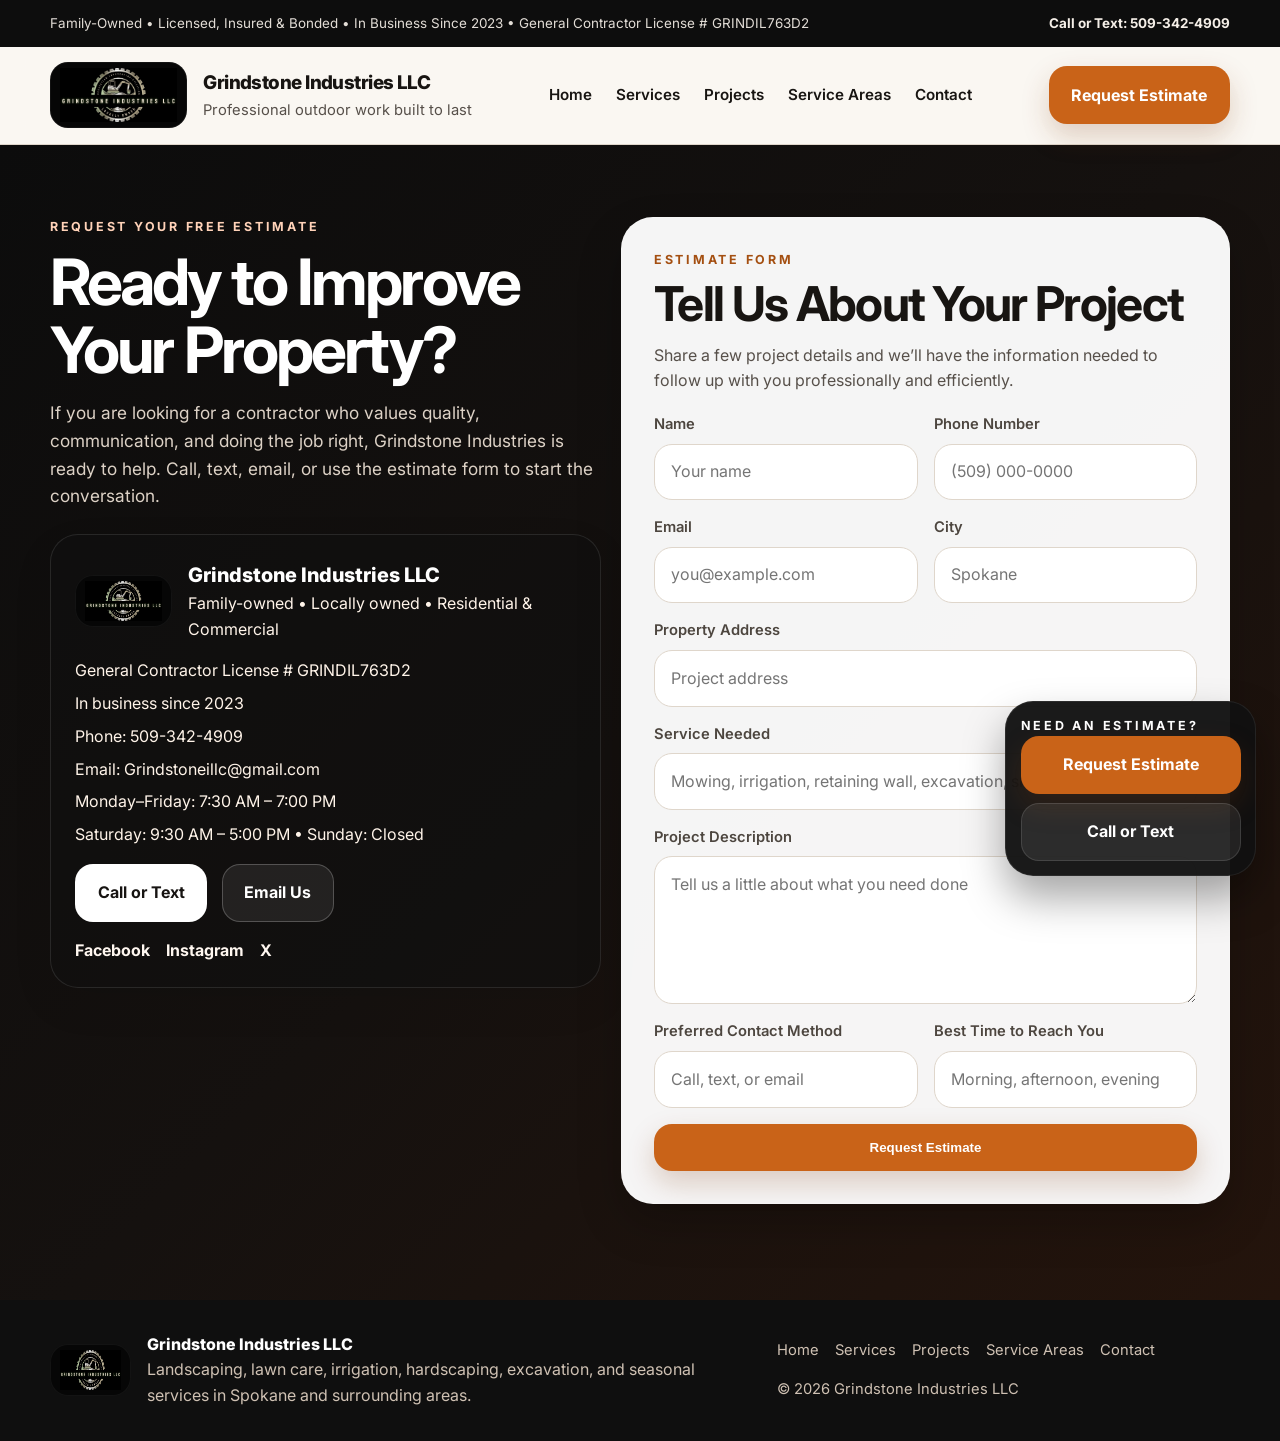
==== commit 2d2a7bc0: "Add Google Analytics" ====
--- a/contact.html
+++ b/contact.html
@@ -1,6 +1,15 @@
 <!DOCTYPE html>
 <html lang="en">
 <head>
+  <!-- Google tag (gtag.js) -->
+  <script async src="https://www.googletagmanager.com/gtag/js?id=G-F25L77D9PQ"></script>
+  <script>
+    window.dataLayer = window.dataLayer || [];
+    function gtag(){dataLayer.push(arguments);}
+    gtag('js', new Date());
+
+    gtag('config', 'G-F25L77D9PQ');
+  </script>
   <meta charset="UTF-8" />
   <meta name="viewport" content="width=device-width, initial-scale=1.0" />
   <title>Contact & Request Estimate | Grindstone Industries LLC</title>
--- a/styles.css
+++ b/styles.css
@@ -5,7 +5,7 @@
   --surface: #ffffff;
   --surface-soft: #f7f1e8;
   --text: #181512;
-  --muted: #665f58;
+  --muted: #57504a;
   --line: #dfd6cb;
   --dark: #111111;
   --dark-2: #1d1a17;
@@ -100,7 +100,7 @@
 .project-grid { grid-template-columns: repeat(3,1fr); margin-top: 2rem; }
 .project-card img { width:100%; height: 230px; object-fit:cover; border-top-left-radius: 28px; border-top-right-radius:28px; }
 .project-card-content { padding: 1.4rem; }
-.project-location { color: var(--orange-dark); font-size: .78rem; text-transform: uppercase; letter-spacing: .18em; font-weight: 800; }
+.project-location { color: #93460e; font-size: .78rem; text-transform: uppercase; letter-spacing: .18em; font-weight: 800; }
 .dark-section { background: #12100f; color: #fff; }
 .dark-section p { color: #ddd2c6; }
 .review-wrap { display:grid; grid-template-columns: .9fr 1.1fr; gap: 1.5rem; margin-top: 2rem; }
@@ -146,6 +146,15 @@
 .project-detail-content { padding: .25rem .2rem .5rem; }
 .highlight-grid { display:grid; grid-template-columns: repeat(3,1fr); gap:1rem; margin-top:1.5rem; }
 .notice { color: var(--muted); font-size: .95rem; }
+
+.hero-panel .tag { background: rgba(255,255,255,.09); border:1px solid rgba(255,255,255,.13); color:#f8f2ec; }
+.project-detail .tag, .highlight-card .tag, .project-card .tag, .area-card .tag { background:#fff1e4; border:1px solid #f1d4ba; color: var(--orange-dark); }
+.contact-panel { background: rgba(17,17,17,.58); border:1px solid rgba(255,255,255,.10); }
+.contact-panel p, .contact-panel .small { color:#fff4e9; }
+.contact-panel .socials a { color:#fff7f0; font-weight:700; }
+.contact-panel .socials a:hover { color:#ffd2b8; }
+.contact-panel .btn-light { background:#fff; color:#171412; }
+.contact-panel .btn-secondary { color:#fff; }
 @media (max-width: 1080px) {
   .service-grid, .trust-grid, .project-grid, .highlight-grid { grid-template-columns: repeat(2,1fr); }
   .hero-inner, .story-grid, .review-wrap, .contact-grid, .area-grid { grid-template-columns: 1fr; }
@@ -165,3 +174,5 @@
   .brand img { height: 44px; }
   .brand-name { font-size: 1.02rem; }
 }
+
+.review-stars { margin-bottom: .75rem; color: #fbbf24; letter-spacing: .18em; font-size: 1.05rem; }
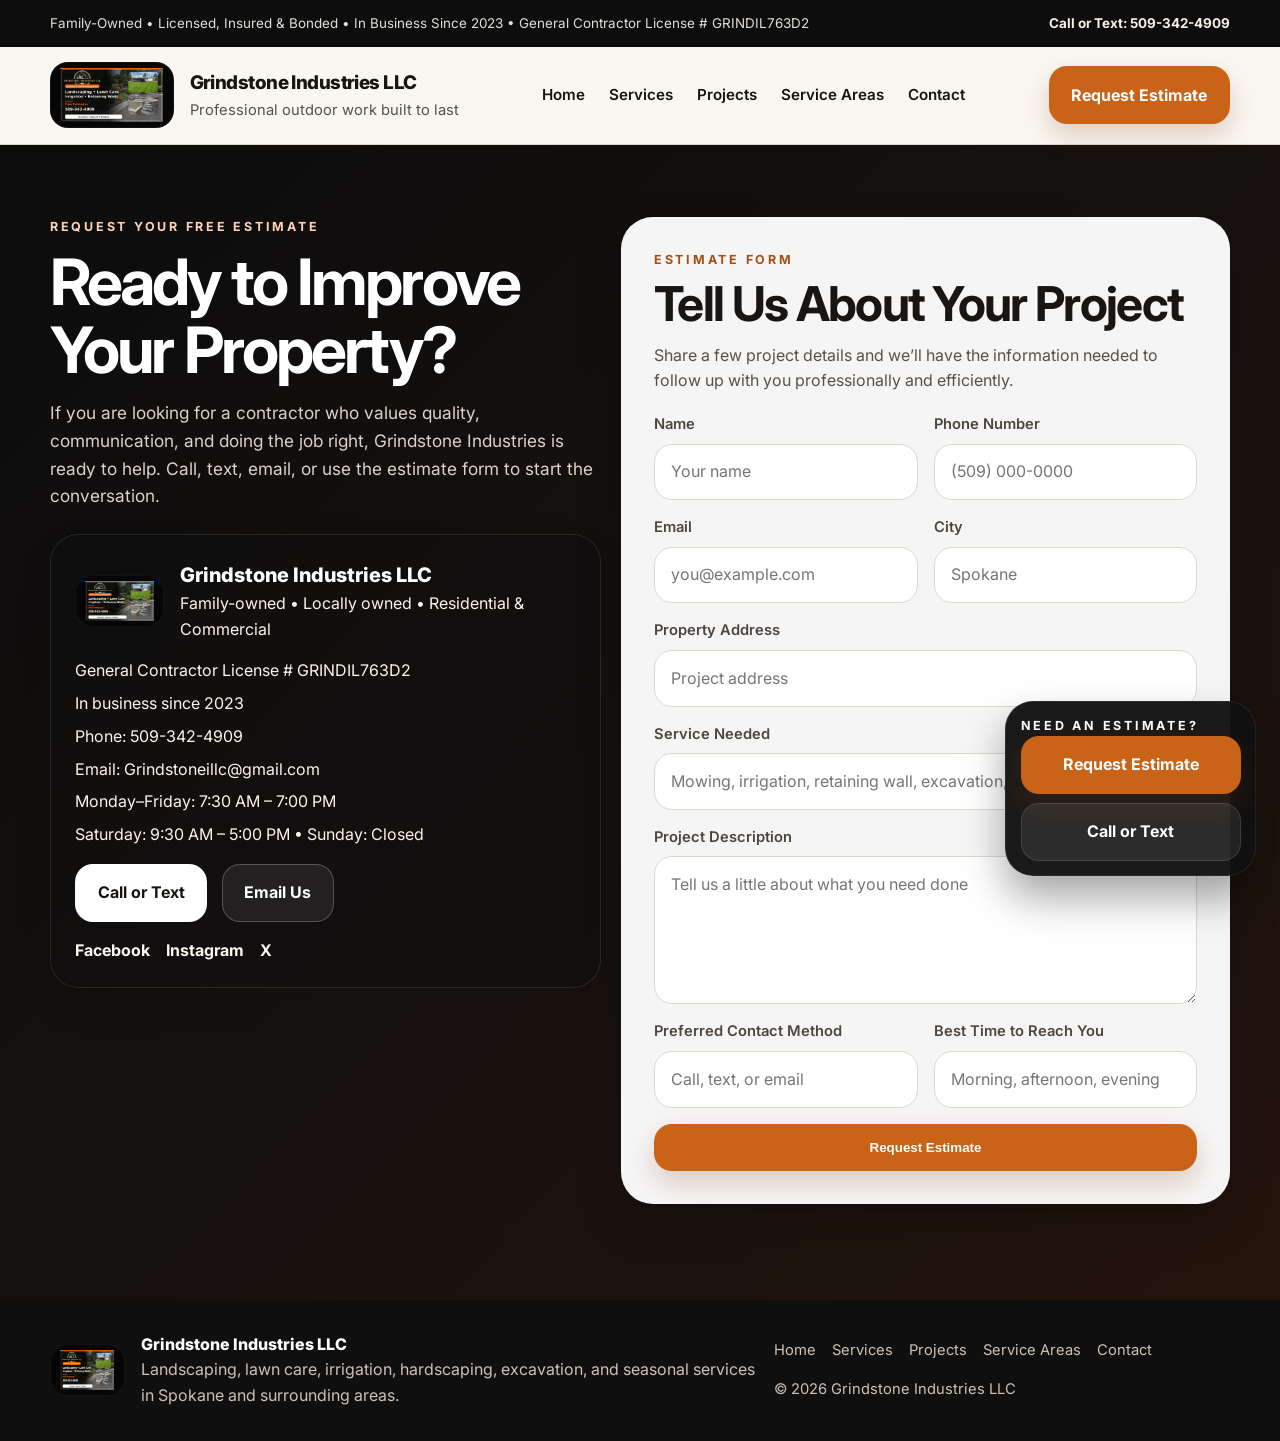
==== commit 0019cd4f: "social media tag fix 2" ====
--- a/contact.html
+++ b/contact.html
@@ -14,13 +14,21 @@
   <meta name="viewport" content="width=device-width, initial-scale=1.0" />
   <title>Contact & Request Estimate | Grindstone Industries LLC</title>
   <meta name="description" content="Call, text, email, or request an estimate for landscaping, lawn care, irrigation, retaining walls, excavation, seasonal cleanups, snow removal, and Christmas lights." />
-  <link rel="canonical" href="https://grindstoneindustriesllc.com/contact.html" />
+  <link rel="canonical" href="https://www.grindstoneindustriesllc.com/contact.html" />
   <meta name="theme-color" content="#111111" />
   <meta property="og:title" content="Contact & Request Estimate | Grindstone Industries LLC" />
   <meta property="og:description" content="Call, text, email, or request an estimate for landscaping, lawn care, irrigation, retaining walls, excavation, seasonal cleanups, snow removal, and Christmas lights." />
   <meta property="og:type" content="website" />
-  <meta property="og:url" content="https://grindstoneindustriesllc.com/contact.html" />
-  <meta property="og:image" content="https://grindstoneindustriesllc.com/assets/images/branding/logo-black.jpg" />
+  <meta property="og:url" content="https://www.grindstoneindustriesllc.com/contact.html" />
+  <meta property="og:image" content="https://www.grindstoneindustriesllc.com/assets/images/branding/social-preview.jpg" />
+  <meta property="og:site_name" content="Grindstone Industries LLC" />
+  <meta property="og:image:alt" content="Grindstone Industries LLC landscaping, lawn care, irrigation, retaining walls, and outdoor improvement services in Spokane and surrounding areas" />
+  <meta property="og:image:width" content="1200" />
+  <meta property="og:image:height" content="630" />
+  <meta name="twitter:image:alt" content="Grindstone Industries LLC landscaping, lawn care, irrigation, retaining walls, and outdoor improvement services in Spokane and surrounding areas" />
+  <meta name="twitter:title" content="Contact & Request Estimate | Grindstone Industries LLC" />
+  <meta name="twitter:description" content="Call, text, email, or request an estimate for landscaping, lawn care, irrigation, retaining walls, excavation, seasonal cleanups, snow removal, and Christmas lights." />
+  <meta name="twitter:image" content="https://www.grindstoneindustriesllc.com/assets/images/branding/social-preview.jpg" />
   <meta name="twitter:card" content="summary_large_image" />
   <link rel="preconnect" href="https://fonts.googleapis.com" />
   <link rel="preconnect" href="https://fonts.gstatic.com" crossorigin />
@@ -39,7 +47,7 @@
   <header class="site-header">
     <div class="container navbar">
       <a class="brand" href="index.html" aria-label="Grindstone Industries home">
-        <span class="brand-logo-wrap"><img src="assets/images/branding/logo-black.jpg" alt="Grindstone Industries LLC logo" /></span>
+        <span class="brand-logo-wrap"><img src="assets/images/branding/social-preview.jpg" alt="Grindstone Industries LLC logo" /></span>
         <div>
           <div class="brand-name">Grindstone Industries LLC</div>
           <div class="brand-tag">Professional outdoor work built to last</div>
@@ -78,7 +86,7 @@
         <p class="body-lg" style="margin-top:1rem; max-width: 740px;">If you are looking for a contractor who values quality, communication, and doing the job right, Grindstone Industries is ready to help. Call, text, email, or use the estimate form to start the conversation.</p>
         <article class="contact-panel" style="margin-top:1.5rem;">
           <div class="footer-brand">
-            <span class="brand-logo-wrap footer-logo-wrap"><img src="assets/images/branding/logo-black.jpg" alt="Grindstone Industries LLC logo" /></span>
+            <span class="brand-logo-wrap footer-logo-wrap"><img src="assets/images/branding/social-preview.jpg" alt="Grindstone Industries LLC logo" /></span>
             <div>
               <div style="font-size:1.25rem; font-weight:800; color:#fff;">Grindstone Industries LLC</div>
               <div class="small">Family-owned • Locally owned • Residential &amp; Commercial</div>
@@ -127,7 +135,7 @@
   <footer class="footer">
     <div class="container footer-inner">
       <div class="footer-brand">
-        <span class="brand-logo-wrap footer-logo-wrap"><img src="assets/images/branding/logo-black.jpg" alt="Grindstone Industries LLC logo" /></span>
+        <span class="brand-logo-wrap footer-logo-wrap"><img src="assets/images/branding/social-preview.jpg" alt="Grindstone Industries LLC logo" /></span>
         <div>
           <div style="font-weight:800; color:#fff;">Grindstone Industries LLC</div>
           <div class="small">Landscaping, lawn care, irrigation, hardscaping, excavation, and seasonal services in Spokane and surrounding areas.</div>
